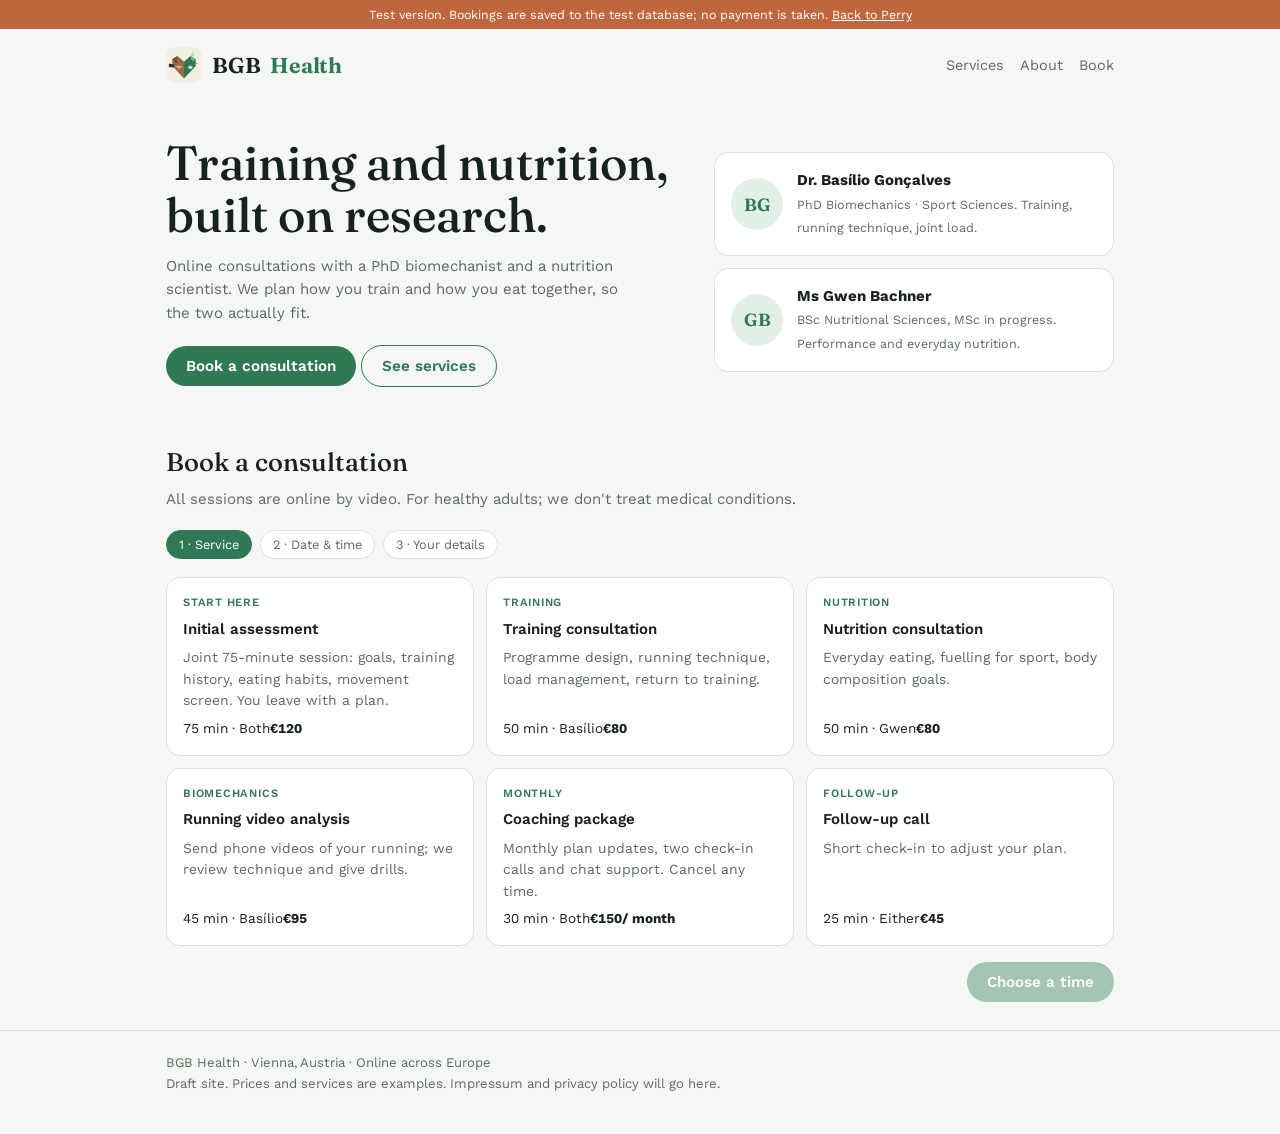
==== biz/bgb/index.html @ 22f260ef "Give BGB Health and BGB Bookings their own folders so they install as separate apps Co-Authored-By: " ====
<!doctype html>
<html lang="en"><head><meta charset="utf-8"><meta name="viewport" content="width=device-width, initial-scale=1">
<script>if(window.top!==window.self){try{window.top.location.replace(location.href)}catch(e){}}</script>
<link rel="manifest" href="manifest.webmanifest"><link rel="icon" href="../bgb-icon.svg" type="image/svg+xml"><link rel="apple-touch-icon" href="../bgb-192.png"><meta name="theme-color" content="#2f7a55">
<title>BGB Health</title>
<link rel="stylesheet" href="https://fonts.googleapis.com/css2?family=Fraunces:opsz,wght@9..144,500;9..144,650&family=Work+Sans:wght@400;500;600&display=swap">
<style>
:root{--bg:#f4f7f4;--card:#fff;--fg:#17221c;--muted:#5b6a61;--line:#d9e2db;--accent:#2f7a55;--accent2:#e3f0e8;--warm:#c0663e;
--display:"Fraunces",Georgia,serif;--body:"Work Sans",system-ui,sans-serif}
@media (prefers-color-scheme:dark){:root{--bg:#111714;--card:#19211d;--fg:#e4ece6;--muted:#95a59b;--line:#2a3630;--accent:#5fbf8c;--accent2:#1f3329;--warm:#e08b62;color-scheme:dark}}
*{box-sizing:border-box}
body{margin:0;background:var(--bg);color:var(--fg);font-family:var(--body);font-size:15px;line-height:1.55}
.w{max-width:980px;margin:0 auto;padding:0 max(16px,env(safe-area-inset-left,0px))}
.draft{background:var(--warm);color:#fff;font-size:.78rem;text-align:center;padding:5px 12px}
.draft a{color:#fff}
header{padding:18px 0;display:flex;justify-content:space-between;align-items:center;gap:12px}
.logo{font-family:var(--display);font-weight:650;font-size:1.35rem;letter-spacing:-.01em}
.logo span{color:var(--accent)}
nav a{color:var(--muted);text-decoration:none;margin-left:16px;font-size:.9rem}
.hero{padding:36px 0 28px;display:grid;grid-template-columns:1.3fr 1fr;gap:28px;align-items:center}
@media(max-width:760px){.hero{grid-template-columns:1fr}nav{display:none}}
h1{font-family:var(--display);font-weight:500;font-size:clamp(2rem,5vw,3rem);line-height:1.08;margin:0 0 14px;text-wrap:balance}
.lede{color:var(--muted);max-width:52ch;margin:0 0 20px}
.btn{display:inline-block;background:var(--accent);color:#fff;border:0;border-radius:999px;padding:11px 20px;font:600 .95rem var(--body);cursor:pointer;text-decoration:none}
.btn.ghost{background:transparent;color:var(--accent);border:1.5px solid var(--accent)}
.btn:disabled{opacity:.4;cursor:not-allowed}
.btn:focus-visible,button:focus-visible,input:focus-visible,textarea:focus-visible{outline:2px solid var(--accent);outline-offset:2px}
.team{display:grid;gap:12px}
.person{background:var(--card);border:1px solid var(--line);border-radius:14px;padding:16px;display:flex;gap:14px;align-items:center}
.av{width:52px;height:52px;border-radius:50%;background:var(--accent2);color:var(--accent);display:grid;place-items:center;font:650 1.1rem var(--display);flex:none}
.person b{display:block}.person small{color:var(--muted)}
section{padding:28px 0}
h2{font-family:var(--display);font-weight:500;font-size:1.6rem;margin:0 0 6px}
.sub{color:var(--muted);margin:0 0 18px}
.steps{display:flex;gap:8px;margin-bottom:18px;flex-wrap:wrap}
.steps span{font-size:.8rem;padding:4px 12px;border-radius:999px;background:var(--card);border:1px solid var(--line);color:var(--muted)}
.steps span.on{background:var(--accent);border-color:var(--accent);color:#fff}
.svc{display:grid;grid-template-columns:repeat(auto-fill,minmax(230px,1fr));gap:12px}
.s{background:var(--card);border:1.5px solid var(--line);border-radius:14px;padding:16px;cursor:pointer;text-align:left;font:inherit;color:inherit;display:flex;flex-direction:column;gap:6px}
.s[aria-pressed="true"]{border-color:var(--accent);background:var(--accent2)}
.s .t{font-weight:600}.s .d{color:var(--muted);font-size:.87rem;flex:1}
.s .m{display:flex;justify-content:space-between;font-size:.85rem;font-variant-numeric:tabular-nums}
.tag{font-size:.7rem;text-transform:uppercase;letter-spacing:.07em;color:var(--accent);font-weight:600}
.panel{background:var(--card);border:1px solid var(--line);border-radius:14px;padding:18px}
.days{display:flex;gap:8px;overflow-x:auto;padding-bottom:6px}
.day,.slot{border:1.5px solid var(--line);background:var(--bg);color:var(--fg);border-radius:10px;font:inherit;cursor:pointer}
.day{min-width:64px;padding:8px 6px;text-align:center}
.day small{display:block;color:var(--muted);font-size:.72rem}
.day[aria-pressed="true"],.slot[aria-pressed="true"]{background:var(--accent);border-color:var(--accent);color:#fff}
.day[aria-pressed="true"] small{color:#fff}
.slots{display:grid;grid-template-columns:repeat(auto-fill,minmax(80px,1fr));gap:8px;margin-top:14px}
.slot{padding:8px;font-variant-numeric:tabular-nums}
.slot:disabled{opacity:.35;text-decoration:line-through;cursor:not-allowed}
form{display:grid;gap:12px}
.two{display:grid;grid-template-columns:1fr 1fr;gap:12px}
@media(max-width:560px){.two{grid-template-columns:1fr}}
label{display:grid;gap:4px;font-size:.87rem;color:var(--muted)}
input,textarea{font:inherit;color:var(--fg);background:var(--bg);border:1px solid var(--line);border-radius:8px;padding:9px 10px;width:100%}
.check{display:flex;gap:8px;align-items:flex-start}.check input{width:auto;margin-top:4px}
.sum{display:flex;justify-content:space-between;flex-wrap:wrap;gap:8px;padding:12px 14px;border-radius:10px;background:var(--accent2);margin-bottom:6px;font-size:.92rem}
.nav{display:flex;justify-content:space-between;margin-top:16px;gap:10px}
.done{text-align:center;padding:30px 10px}
.done .ok{width:56px;height:56px;border-radius:50%;background:var(--accent);color:#fff;display:grid;place-items:center;font-size:1.6rem;margin:0 auto 12px}
footer{border-top:1px solid var(--line);padding:22px 0 40px;color:var(--muted);font-size:.82rem}
</style></head><body>
<div class="draft">Test version. Bookings are saved to the test database; no payment is taken. <a href="../../">Back to Perry</a></div>
<div class="w">
<header><div class="logo" style="display:flex;align-items:center;gap:10px"><img src="../bgb-icon.svg" alt="" width="36" height="36" style="border-radius:9px">BGB <span>Health</span></div>
<nav><a href="#services">Services</a><a href="#about">About</a><a href="#book">Book</a></nav></header>

<div class="hero">
 <div>
  <h1>Training and nutrition, built on research.</h1>
  <p class="lede">Online consultations with a PhD biomechanist and a nutrition scientist. We plan how you train and how you eat together, so the two actually fit.</p>
  <a class="btn" href="#book">Book a consultation</a> <a class="btn ghost" href="#services">See services</a>
 </div>
 <div class="team" id="about">
  <div class="person"><div class="av">BG</div><div><b>Dr. Basílio Gonçalves</b><small>PhD Biomechanics · Sport Sciences. Training, running technique, joint load.</small></div></div>
  <div class="person"><div class="av">GB</div><div><b>Ms Gwen Bachner</b><small>BSc Nutritional Sciences, MSc in progress. Performance and everyday nutrition.</small></div></div>
 </div>
</div>

<section id="book">
<h2 id="services">Book a consultation</h2>
<p class="sub">All sessions are online by video. For healthy adults; we don't treat medical conditions.</p>
<div class="steps" id="steps"><span class="on">1 · Service</span><span>2 · Date &amp; time</span><span>3 · Your details</span></div>

<div id="st1"><div class="svc" id="svc"></div>
<div class="nav"><span></span><button class="btn" id="n1" disabled>Choose a time</button></div></div>

<div id="st2" hidden><div class="panel">
 <div class="sum" id="sum2"></div>
 <div class="days" id="days"></div>
 <div class="slots" id="slots"></div>
 <p class="sub" style="margin:12px 0 0;font-size:.82rem">Times shown in Vienna time (CET).</p>
</div>
<div class="nav"><button class="btn ghost" data-back="1">Back</button><button class="btn" id="n2" disabled>Continue</button></div></div>

<div id="st3" hidden><div class="panel">
 <div class="sum" id="sum3"></div>
 <form id="f">
  <div class="two"><label for="nm">Full name<input id="nm" required autocomplete="name"></label>
  <label for="em">Email<input id="em" type="email" required autocomplete="email"></label></div>
  <label for="goal">What would you like help with?<textarea id="goal" rows="3" placeholder="e.g. first half marathon in spring, want to fuel properly"></textarea></label>
  <label class="check" for="hc"><input id="hc" type="checkbox" required> I'm a healthy adult and not looking for treatment of a medical condition.</label>
  <label class="check" for="gd"><input id="gd" type="checkbox" required> I agree that BGB Health stores my details to run the consultation (privacy policy).</label>
  <div class="nav"><button type="button" class="btn ghost" data-back="2">Back</button><button class="btn" id="pay">Confirm and pay</button></div>
 </form>
</div></div>

<div id="st4" hidden><div class="panel done">
 <div class="ok">✓</div><h2>Booking received</h2>
 <p class="sub" id="sum4"></p>
 <p class="sub">Payment and the email with your video link are not live yet in this test version.</p>
 <button class="btn ghost" id="again">Book another</button>
</div></div>
</section>
</div>
<footer><div class="w">BGB Health · Vienna, Austria · Online across Europe<br>Draft site. Prices and services are examples. Impressum and privacy policy will go here.</div></footer>

<script>
const SV=[
 {id:"init",tag:"Start here",t:"Initial assessment",d:"Joint 75-minute session: goals, training history, eating habits, movement screen. You leave with a plan.",min:75,p:120,who:"Both"},
 {id:"train",tag:"Training",t:"Training consultation",d:"Programme design, running technique, load management, return to training.",min:50,p:80,who:"Basílio"},
 {id:"nutri",tag:"Nutrition",t:"Nutrition consultation",d:"Everyday eating, fuelling for sport, body composition goals.",min:50,p:80,who:"Gwen"},
 {id:"gait",tag:"Biomechanics",t:"Running video analysis",d:"Send phone videos of your running; we review technique and give drills.",min:45,p:95,who:"Basílio"},
 {id:"coach",tag:"Monthly",t:"Coaching package",d:"Monthly plan updates, two check-in calls and chat support. Cancel any time.",min:30,p:150,who:"Both",per:"/ month"},
 {id:"chk",tag:"Follow-up",t:"Follow-up call",d:"Short check-in to adjust your plan.",min:25,p:45,who:"Either"}];
const SB="https://gfzqvaumziuiwfrwhhes.supabase.co",KEY="sb_publishable_NxmiKUulD7hNH6CkUsEwIA_ki8EDWyC";
const H={apikey:KEY,"Content-Type":"application/json"};
function vienna(d,t){const [h,m]=t.split(":").map(Number);const probe=new Date(Date.UTC(d.getFullYear(),d.getMonth(),d.getDate(),h,m));
 const off=new Intl.DateTimeFormat("en-US",{timeZone:"Europe/Vienna",timeZoneName:"longOffset"}).formatToParts(probe).find(x=>x.type==="timeZoneName").value.replace("GMT","")||"+00:00";
 const p=n=>String(n).padStart(2,"0");return `${d.getFullYear()}-${p(d.getMonth()+1)}-${p(d.getDate())}T${t}:00${off}`}
async function taken(d){try{const a=vienna(d,"00:00"),n=new Date(d);n.setDate(n.getDate()+1);
 const r=await fetch(SB+"/rest/v1/rpc/taken_slots",{method:"POST",headers:H,body:JSON.stringify({from_ts:a,to_ts:vienna(n,"00:00")})});
 return r.ok?(await r.json()).map(x=>new Date(x).getTime()):[]}catch{return[]}}
const B={};let step=1;
const $=i=>document.getElementById(i);
const eur=n=>"€"+n;
function go(n){step=n;[1,2,3,4].forEach(i=>$("st"+i).hidden=i!==n);
 [...$("steps").children].forEach((s,i)=>s.classList.toggle("on",i<Math.min(n,3)));
 const s=B.svc,line=s?`<span><b>${s.t}</b> · ${s.min} min</span><span>${eur(s.p)}${s.per||""}</span>`:"";
 $("sum2").innerHTML=line;$("sum3").innerHTML=line+(B.when?`<span style="flex-basis:100%">${B.when}</span>`:"");
 $("book").scrollIntoView({behavior:matchMedia("(prefers-reduced-motion: reduce)").matches?"auto":"smooth"});}
$("svc").innerHTML=SV.map(s=>`<button class="s" aria-pressed="false" data-id="${s.id}"><span class="tag">${s.tag}</span><span class="t">${s.t}</span><span class="d">${s.d}</span><span class="m"><span>${s.min} min · ${s.who}</span><b>${eur(s.p)}${s.per||""}</b></span></button>`).join("");
$("svc").onclick=e=>{const b=e.target.closest(".s");if(!b)return;
 document.querySelectorAll(".s").forEach(x=>x.setAttribute("aria-pressed",x===b));B.svc=SV.find(s=>s.id===b.dataset.id);$("n1").disabled=false};
$("n1").onclick=()=>{drawDays();go(2)};
function drawDays(){const out=[],d=new Date();d.setHours(0,0,0,0);
 while(out.length<10){d.setDate(d.getDate()+1);if(d.getDay()!==0)out.push(new Date(d))}
 $("days").innerHTML=out.map((x,i)=>`<button class="day" aria-pressed="false" data-i="${i}" data-d="${x.toISOString()}"><small>${x.toLocaleDateString("en-GB",{weekday:"short"})}</small>${x.getDate()} <small>${x.toLocaleDateString("en-GB",{month:"short"})}</small></button>`).join("");
 $("slots").innerHTML='<p class="sub" style="grid-column:1/-1;margin:0">Pick a day to see free times.</p>';B.when=null;$("n2").disabled=true}
$("days").onclick=async e=>{const b=e.target.closest(".day");if(!b)return;
 document.querySelectorAll(".day").forEach(x=>x.setAttribute("aria-pressed",x===b));
 const d=new Date(b.dataset.d),sat=d.getDay()===6,times=sat?["09:00","10:00","11:00"]:["08:00","09:00","12:30","17:00","18:00","19:00"];
 B.day=d;B.when=null;$("n2").disabled=true;$("slots").innerHTML='<p class="sub" style="grid-column:1/-1;margin:0">Checking free times…</p>';
 const busy=await taken(d);
 $("slots").innerHTML=times.map(t=>`<button class="slot" aria-pressed="false" ${busy.includes(new Date(vienna(d,t)).getTime())?"disabled":""} data-t="${t}">${t}</button>`).join("")};
$("slots").onclick=e=>{const b=e.target.closest(".slot");if(!b||b.disabled)return;
 document.querySelectorAll(".slot").forEach(x=>x.setAttribute("aria-pressed",x===b));
 B.time=b.dataset.t;B.when=B.day.toLocaleDateString("en-GB",{weekday:"long",day:"numeric",month:"long"})+" at "+b.dataset.t;$("n2").disabled=false};
$("n2").onclick=()=>go(3);
document.querySelectorAll("[data-back]").forEach(b=>b.onclick=()=>go(+b.dataset.back));
$("f").onsubmit=async e=>{e.preventDefault();const btn=$("pay");btn.disabled=true;btn.textContent="Booking…";
 const row={service_id:B.svc.id,start_at:vienna(B.day,B.time),duration_min:B.svc.min,name:$("nm").value.trim(),email:$("em").value.trim(),goal:$("goal").value.trim().slice(0,500)||null,consent_healthy:true,consent_gdpr:true};
 try{const r=await fetch(SB+"/rest/v1/bookings",{method:"POST",headers:{...H,Prefer:"return=minimal"},body:JSON.stringify(row)});
  if(r.status===409){alertBox("That time was just booked by someone else. Please pick another.");go(2);return}
  if(!r.ok)throw new Error(await r.text());
  $("sum4").textContent=`${B.svc.t} on ${B.when} for ${row.name}. We'll confirm by email at ${row.email}.`;go(4)}
 catch(err){alertBox("The booking couldn't be saved. Check your connection and try again.")}
 finally{btn.disabled=false;btn.textContent="Confirm and pay"}};
function alertBox(m){let el=$("err");if(!el){el=document.createElement("p");el.id="err";el.setAttribute("role","alert");el.style.cssText="color:var(--warm);font-weight:600;margin:8px 0 0";$("book").querySelector(".steps").after(el)}el.textContent=m;setTimeout(()=>el.textContent="",6000)}
$("again").onclick=()=>{$("f").reset();B.svc=null;document.querySelectorAll(".s").forEach(x=>x.setAttribute("aria-pressed",false));$("n1").disabled=true;go(1)};
</script>
</body></html>
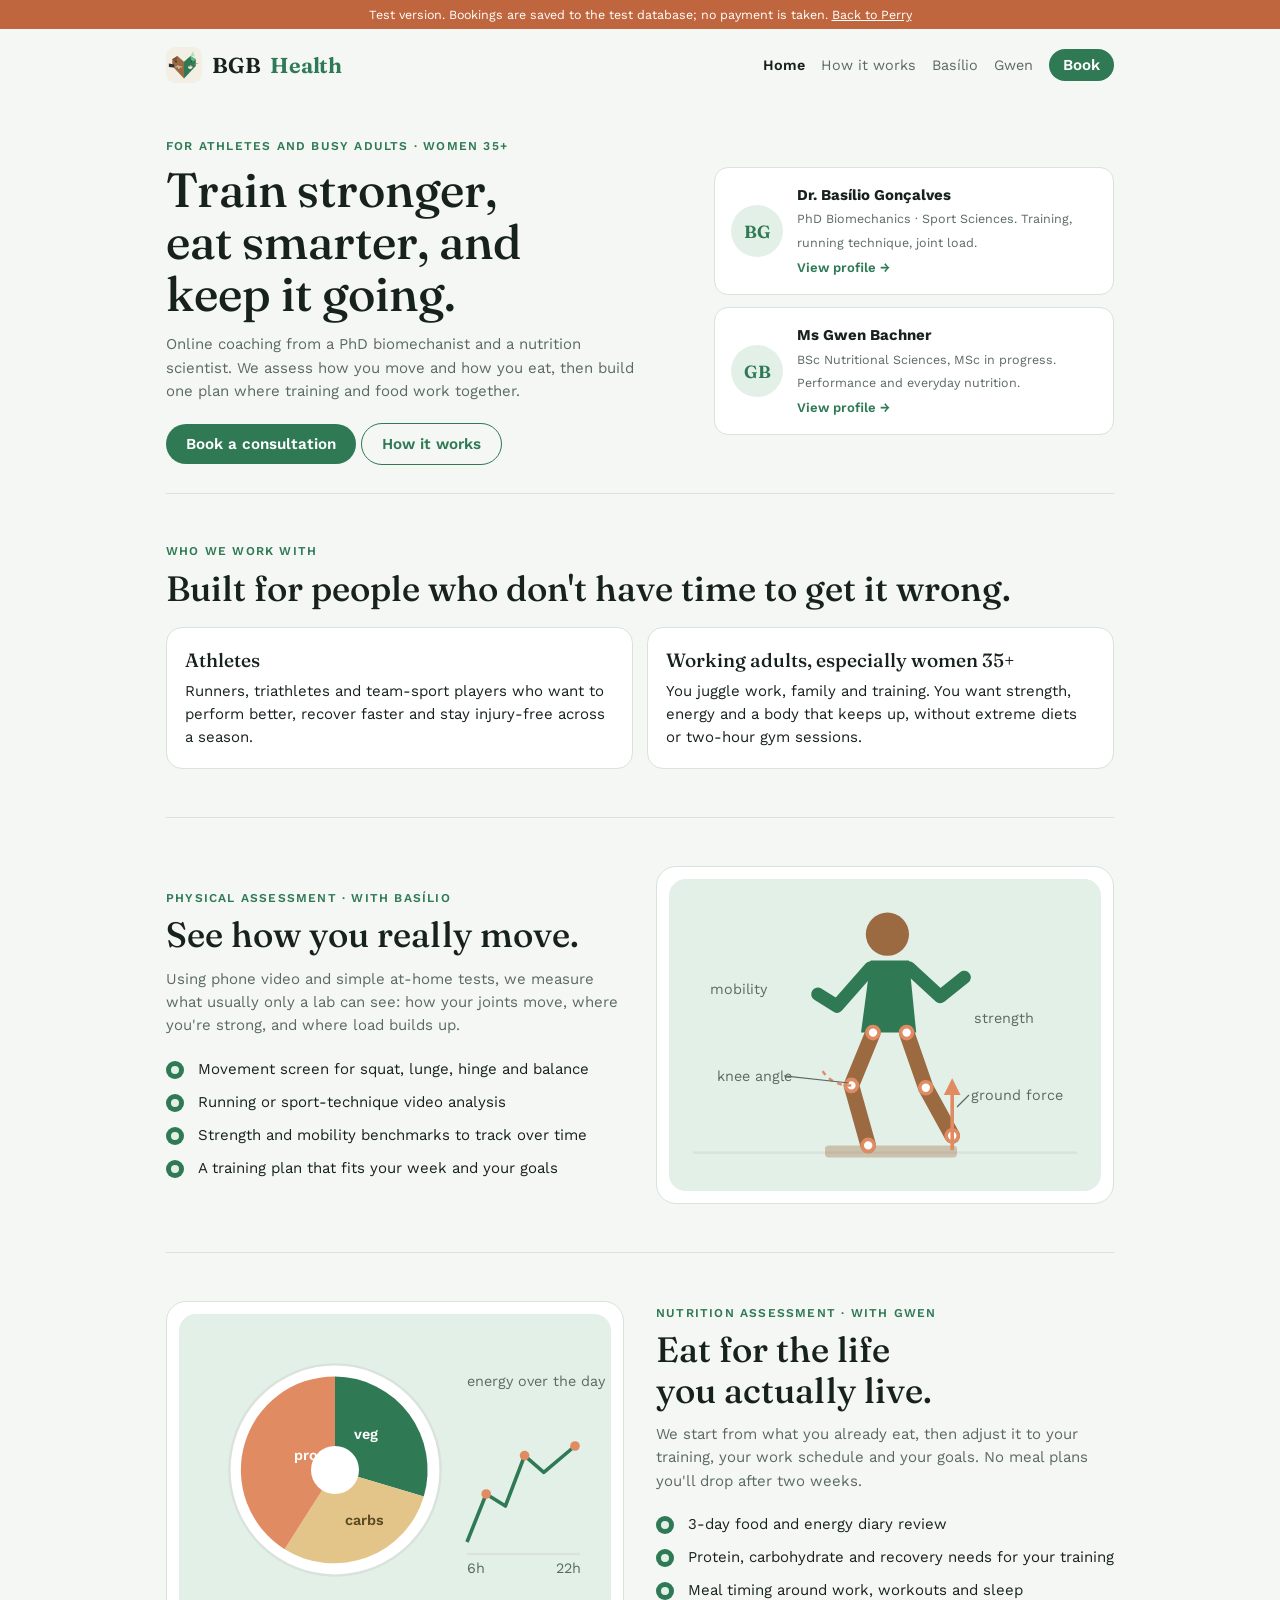
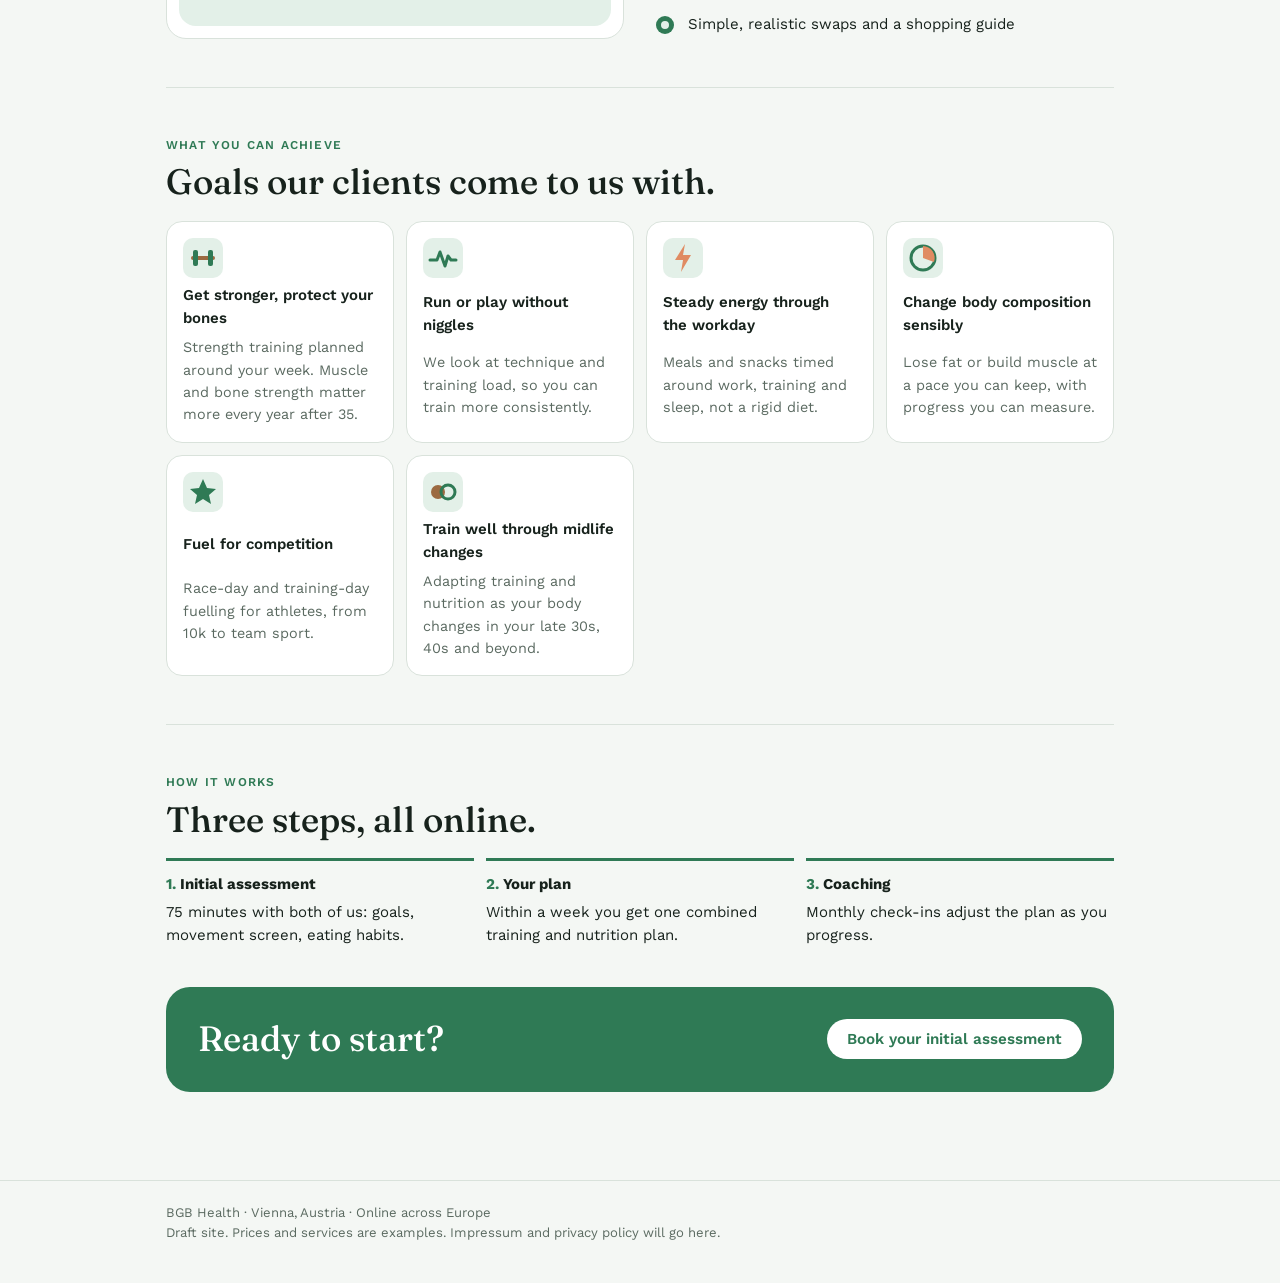
==== commit c437fa05: "BGB Health: marketing home, separate booking page, practitioner profiles Co-Authored-By: Claude Opus" ====
--- a/biz/bgb/index.html
+++ b/biz/bgb/index.html
@@ -4,172 +4,102 @@
 <link rel="manifest" href="manifest.webmanifest"><link rel="icon" href="../bgb-icon.svg" type="image/svg+xml"><link rel="apple-touch-icon" href="../bgb-192.png"><meta name="theme-color" content="#2f7a55">
 <title>BGB Health</title>
 <link rel="stylesheet" href="https://fonts.googleapis.com/css2?family=Fraunces:opsz,wght@9..144,500;9..144,650&family=Work+Sans:wght@400;500;600&display=swap">
-<style>
-:root{--bg:#f4f7f4;--card:#fff;--fg:#17221c;--muted:#5b6a61;--line:#d9e2db;--accent:#2f7a55;--accent2:#e3f0e8;--warm:#c0663e;
---display:"Fraunces",Georgia,serif;--body:"Work Sans",system-ui,sans-serif}
-@media (prefers-color-scheme:dark){:root{--bg:#111714;--card:#19211d;--fg:#e4ece6;--muted:#95a59b;--line:#2a3630;--accent:#5fbf8c;--accent2:#1f3329;--warm:#e08b62;color-scheme:dark}}
-*{box-sizing:border-box}
-body{margin:0;background:var(--bg);color:var(--fg);font-family:var(--body);font-size:15px;line-height:1.55}
-.w{max-width:980px;margin:0 auto;padding:0 max(16px,env(safe-area-inset-left,0px))}
-.draft{background:var(--warm);color:#fff;font-size:.78rem;text-align:center;padding:5px 12px}
-.draft a{color:#fff}
-header{padding:18px 0;display:flex;justify-content:space-between;align-items:center;gap:12px}
-.logo{font-family:var(--display);font-weight:650;font-size:1.35rem;letter-spacing:-.01em}
-.logo span{color:var(--accent)}
-nav a{color:var(--muted);text-decoration:none;margin-left:16px;font-size:.9rem}
-.hero{padding:36px 0 28px;display:grid;grid-template-columns:1.3fr 1fr;gap:28px;align-items:center}
-@media(max-width:760px){.hero{grid-template-columns:1fr}nav{display:none}}
-h1{font-family:var(--display);font-weight:500;font-size:clamp(2rem,5vw,3rem);line-height:1.08;margin:0 0 14px;text-wrap:balance}
-.lede{color:var(--muted);max-width:52ch;margin:0 0 20px}
-.btn{display:inline-block;background:var(--accent);color:#fff;border:0;border-radius:999px;padding:11px 20px;font:600 .95rem var(--body);cursor:pointer;text-decoration:none}
-.btn.ghost{background:transparent;color:var(--accent);border:1.5px solid var(--accent)}
-.btn:disabled{opacity:.4;cursor:not-allowed}
-.btn:focus-visible,button:focus-visible,input:focus-visible,textarea:focus-visible{outline:2px solid var(--accent);outline-offset:2px}
-.team{display:grid;gap:12px}
-.person{background:var(--card);border:1px solid var(--line);border-radius:14px;padding:16px;display:flex;gap:14px;align-items:center}
-.av{width:52px;height:52px;border-radius:50%;background:var(--accent2);color:var(--accent);display:grid;place-items:center;font:650 1.1rem var(--display);flex:none}
-.person b{display:block}.person small{color:var(--muted)}
-section{padding:28px 0}
-h2{font-family:var(--display);font-weight:500;font-size:1.6rem;margin:0 0 6px}
-.sub{color:var(--muted);margin:0 0 18px}
-.steps{display:flex;gap:8px;margin-bottom:18px;flex-wrap:wrap}
-.steps span{font-size:.8rem;padding:4px 12px;border-radius:999px;background:var(--card);border:1px solid var(--line);color:var(--muted)}
-.steps span.on{background:var(--accent);border-color:var(--accent);color:#fff}
-.svc{display:grid;grid-template-columns:repeat(auto-fill,minmax(230px,1fr));gap:12px}
-.s{background:var(--card);border:1.5px solid var(--line);border-radius:14px;padding:16px;cursor:pointer;text-align:left;font:inherit;color:inherit;display:flex;flex-direction:column;gap:6px}
-.s[aria-pressed="true"]{border-color:var(--accent);background:var(--accent2)}
-.s .t{font-weight:600}.s .d{color:var(--muted);font-size:.87rem;flex:1}
-.s .m{display:flex;justify-content:space-between;font-size:.85rem;font-variant-numeric:tabular-nums}
-.tag{font-size:.7rem;text-transform:uppercase;letter-spacing:.07em;color:var(--accent);font-weight:600}
-.panel{background:var(--card);border:1px solid var(--line);border-radius:14px;padding:18px}
-.days{display:flex;gap:8px;overflow-x:auto;padding-bottom:6px}
-.day,.slot{border:1.5px solid var(--line);background:var(--bg);color:var(--fg);border-radius:10px;font:inherit;cursor:pointer}
-.day{min-width:64px;padding:8px 6px;text-align:center}
-.day small{display:block;color:var(--muted);font-size:.72rem}
-.day[aria-pressed="true"],.slot[aria-pressed="true"]{background:var(--accent);border-color:var(--accent);color:#fff}
-.day[aria-pressed="true"] small{color:#fff}
-.slots{display:grid;grid-template-columns:repeat(auto-fill,minmax(80px,1fr));gap:8px;margin-top:14px}
-.slot{padding:8px;font-variant-numeric:tabular-nums}
-.slot:disabled{opacity:.35;text-decoration:line-through;cursor:not-allowed}
-form{display:grid;gap:12px}
-.two{display:grid;grid-template-columns:1fr 1fr;gap:12px}
-@media(max-width:560px){.two{grid-template-columns:1fr}}
-label{display:grid;gap:4px;font-size:.87rem;color:var(--muted)}
-input,textarea{font:inherit;color:var(--fg);background:var(--bg);border:1px solid var(--line);border-radius:8px;padding:9px 10px;width:100%}
-.check{display:flex;gap:8px;align-items:flex-start}.check input{width:auto;margin-top:4px}
-.sum{display:flex;justify-content:space-between;flex-wrap:wrap;gap:8px;padding:12px 14px;border-radius:10px;background:var(--accent2);margin-bottom:6px;font-size:.92rem}
-.nav{display:flex;justify-content:space-between;margin-top:16px;gap:10px}
-.done{text-align:center;padding:30px 10px}
-.done .ok{width:56px;height:56px;border-radius:50%;background:var(--accent);color:#fff;display:grid;place-items:center;font-size:1.6rem;margin:0 auto 12px}
-footer{border-top:1px solid var(--line);padding:22px 0 40px;color:var(--muted);font-size:.82rem}
-</style></head><body>
+<link rel="stylesheet" href="site.css">
+</head><body>
 <div class="draft">Test version. Bookings are saved to the test database; no payment is taken. <a href="../../">Back to Perry</a></div>
 <div class="w">
-<header><div class="logo" style="display:flex;align-items:center;gap:10px"><img src="../bgb-icon.svg" alt="" width="36" height="36" style="border-radius:9px">BGB <span>Health</span></div>
-<nav><a href="#services">Services</a><a href="#about">About</a><a href="#book">Book</a></nav></header>
-
+<header><a href="index.html" class="logo" style="display:flex;align-items:center;gap:10px;color:inherit;text-decoration:none"><img src="../bgb-icon.svg" alt="" width="36" height="36" style="border-radius:9px">BGB <span>Health</span></a>
+<nav class="topnav"><a href="index.html" class=on>Home</a><a href="index.html#how">How it works</a><a href="basilio.html">Basílio</a><a href="gwen.html">Gwen</a><a class="btn" href="book.html" style="padding:7px 14px;color:#fff;margin-left:16px">Book</a></nav></header>
 <div class="hero">
  <div>
-  <h1>Training and nutrition, built on research.</h1>
-  <p class="lede">Online consultations with a PhD biomechanist and a nutrition scientist. We plan how you train and how you eat together, so the two actually fit.</p>
-  <a class="btn" href="#book">Book a consultation</a> <a class="btn ghost" href="#services">See services</a>
+  <p class="eyebrow">For athletes and busy adults · women 35+</p>
+  <h1>Train stronger, eat smarter, and keep it going.</h1>
+  <p class="lede">Online coaching from a PhD biomechanist and a nutrition scientist. We assess how you move and how you eat, then build one plan where training and food work together.</p>
+  <a class="btn" href="book.html">Book a consultation</a> <a class="btn ghost" href="#how">How it works</a>
  </div>
  <div class="team" id="about">
-  <div class="person"><div class="av">BG</div><div><b>Dr. Basílio Gonçalves</b><small>PhD Biomechanics · Sport Sciences. Training, running technique, joint load.</small></div></div>
-  <div class="person"><div class="av">GB</div><div><b>Ms Gwen Bachner</b><small>BSc Nutritional Sciences, MSc in progress. Performance and everyday nutrition.</small></div></div>
+  <a class="person" href="basilio.html"><div class="av">BG</div><div><b>Dr. Basílio Gonçalves</b><small>PhD Biomechanics · Sport Sciences. Training, running technique, joint load.</small><span class="more">View profile →</span></div></a>
+  <a class="person" href="gwen.html"><div class="av">GB</div><div><b>Ms Gwen Bachner</b><small>BSc Nutritional Sciences, MSc in progress. Performance and everyday nutrition.</small><span class="more">View profile →</span></div></a>
  </div>
 </div>
 
-<section id="book">
-<h2 id="services">Book a consultation</h2>
-<p class="sub">All sessions are online by video. For healthy adults; we don't treat medical conditions.</p>
-<div class="steps" id="steps"><span class="on">1 · Service</span><span>2 · Date &amp; time</span><span>3 · Your details</span></div>
+<section class="band">
+ <p class="eyebrow">Who we work with</p>
+ <h2 class="h2">Built for people who don't have time to get it wrong.</h2>
+ <div class="aud">
+  <div><b>Athletes</b>Runners, triathletes and team-sport players who want to perform better, recover faster and stay injury-free across a season.</div>
+  <div><b>Working adults, especially women 35+</b>You juggle work, family and training. You want strength, energy and a body that keeps up, without extreme diets or two-hour gym sessions.</div>
+ </div>
+</section>
 
-<div id="st1"><div class="svc" id="svc"></div>
-<div class="nav"><span></span><button class="btn" id="n1" disabled>Choose a time</button></div></div>
+<section class="band" id="how">
+ <div class="split">
+  <div>
+   <p class="eyebrow">Physical assessment · with Basílio</p>
+   <h2 class="h2">See how you really move.</h2>
+   <p class="lede">Using phone video and simple at-home tests, we measure what usually only a lab can see: how your joints move, where you're strong, and where load builds up.</p>
+   <ul class="ticks"><li>Movement screen for squat, lunge, hinge and balance</li><li>Running or sport-technique video analysis</li><li>Strength and mobility benchmarks to track over time</li><li>A training plan that fits your week and your goals</li></ul>
+  </div>
+  <div class="art"><svg viewBox="0 0 360 260" role="img" aria-label="Geometric figure with measured joints and force arrows">
+<rect x="0" y="0" width="360" height="260" rx="14" fill="var(--accent2)"/>
+<line x1="20" y1="228" x2="340" y2="228" stroke="var(--line)" stroke-width="2"/>
+<rect x="130" y="222" width="110" height="10" rx="3" fill="#9b6a41" opacity=".35"/>
+<circle cx="182" cy="46" r="18" fill="#9b6a41"/>
+<polygon points="168,68 200,68 206,128 160,128" fill="#2f7a55"/>
+<polyline points="168,74 140,106 124,96" fill="none" stroke="#2f7a55" stroke-width="11" stroke-linecap="round" stroke-linejoin="round"/>
+<polyline points="200,74 226,98 246,82" fill="none" stroke="#2f7a55" stroke-width="11" stroke-linecap="round" stroke-linejoin="round"/>
+<polyline points="170,128 152,172 166,222" fill="none" stroke="#9b6a41" stroke-width="13" stroke-linecap="round" stroke-linejoin="round"/>
+<polyline points="198,128 214,174 236,214" fill="none" stroke="#9b6a41" stroke-width="13" stroke-linecap="round" stroke-linejoin="round"/>
+<g fill="#fff" stroke="#e08b62" stroke-width="3"><circle cx="170" cy="128" r="5"/><circle cx="152" cy="172" r="5"/><circle cx="166" cy="222" r="5"/><circle cx="198" cy="128" r="5"/><circle cx="214" cy="174" r="5"/><circle cx="236" cy="214" r="5"/></g>
+<path d="M152 172 A26 26 0 0 1 128 160" fill="none" stroke="#e08b62" stroke-width="2" stroke-dasharray="4 4"/>
+<line x1="236" y1="226" x2="236" y2="176" stroke="#e08b62" stroke-width="3"/><polygon points="229,180 236,166 243,180" fill="#e08b62"/>
+<g font-family="Work Sans,sans-serif" font-size="12" fill="var(--muted)"><text x="40" y="168">knee angle</text><text x="252" y="184">ground force</text><text x="254" y="120">strength</text><text x="34" y="96">mobility</text></g>
+<g fill="none" stroke="var(--muted)" stroke-width="1"><line x1="96" y1="164" x2="150" y2="170"/><line x1="250" y1="180" x2="240" y2="190"/></g>
+</svg></div>
+ </div>
+</section>
 
-<div id="st2" hidden><div class="panel">
- <div class="sum" id="sum2"></div>
- <div class="days" id="days"></div>
- <div class="slots" id="slots"></div>
- <p class="sub" style="margin:12px 0 0;font-size:.82rem">Times shown in Vienna time (CET).</p>
-</div>
-<div class="nav"><button class="btn ghost" data-back="1">Back</button><button class="btn" id="n2" disabled>Continue</button></div></div>
+<section class="band">
+ <div class="split rev">
+  <div>
+   <p class="eyebrow">Nutrition assessment · with Gwen</p>
+   <h2 class="h2">Eat for the life you actually live.</h2>
+   <p class="lede">We start from what you already eat, then adjust it to your training, your work schedule and your goals. No meal plans you'll drop after two weeks.</p>
+   <ul class="ticks"><li>3-day food and energy diary review</li><li>Protein, carbohydrate and recovery needs for your training</li><li>Meal timing around work, workouts and sleep</li><li>Simple, realistic swaps and a shopping guide</li></ul>
+  </div>
+  <div class="art"><svg viewBox="0 0 360 260" role="img" aria-label="Geometric plate split into food groups with an energy timeline">
+<rect width="360" height="260" rx="14" fill="var(--accent2)"/>
+<circle cx="130" cy="130" r="88" fill="#fff" stroke="var(--line)" stroke-width="2"/>
+<path d="M130 130 L130 52 A78 78 0 0 1 204 152Z" fill="#2f7a55"/>
+<path d="M130 130 L204 152 A78 78 0 0 1 88 196Z" fill="#e3c58a"/>
+<path d="M130 130 L88 196 A78 78 0 0 1 130 52Z" fill="#e08b62"/>
+<circle cx="130" cy="130" r="20" fill="#fff"/>
+<g font-family="Work Sans,sans-serif" font-size="12" fill="#fff" font-weight="600"><text x="146" y="104">veg</text><text x="96" y="122">protein</text></g>
+<text x="138" y="176" font-family="Work Sans,sans-serif" font-size="12" fill="#5b4a20" font-weight="600">carbs</text>
+<g font-family="Work Sans,sans-serif" font-size="12" fill="var(--muted)"><text x="240" y="60">energy over the day</text><text x="240" y="216">6h</text><text x="314" y="216">22h</text></g>
+<polyline points="240,190 256,150 272,160 288,118 304,132 330,110" fill="none" stroke="#2f7a55" stroke-width="3" stroke-linejoin="round"/>
+<line x1="240" y1="200" x2="334" y2="200" stroke="var(--line)" stroke-width="2"/>
+<g fill="#e08b62"><circle cx="256" cy="150" r="4"/><circle cx="288" cy="118" r="4"/><circle cx="330" cy="110" r="4"/></g>
+</svg></div>
+ </div>
+</section>
 
-<div id="st3" hidden><div class="panel">
- <div class="sum" id="sum3"></div>
- <form id="f">
-  <div class="two"><label for="nm">Full name<input id="nm" required autocomplete="name"></label>
-  <label for="em">Email<input id="em" type="email" required autocomplete="email"></label></div>
-  <label for="goal">What would you like help with?<textarea id="goal" rows="3" placeholder="e.g. first half marathon in spring, want to fuel properly"></textarea></label>
-  <label class="check" for="hc"><input id="hc" type="checkbox" required> I'm a healthy adult and not looking for treatment of a medical condition.</label>
-  <label class="check" for="gd"><input id="gd" type="checkbox" required> I agree that BGB Health stores my details to run the consultation (privacy policy).</label>
-  <div class="nav"><button type="button" class="btn ghost" data-back="2">Back</button><button class="btn" id="pay">Confirm and pay</button></div>
- </form>
-</div></div>
+<section class="band">
+ <p class="eyebrow">What you can achieve</p>
+ <h2 class="h2">Goals our clients come to us with.</h2>
+ <div class="goals"><div class="goal"><svg viewBox="0 0 40 40" aria-hidden="true"><rect width="40" height="40" rx="10" fill="var(--accent2)"/><rect x="8" y="18" width="24" height="4" rx="2" fill="#9b6a41"/><rect x="10" y="12" width="5" height="16" rx="2" fill="#2f7a55"/><rect x="25" y="12" width="5" height="16" rx="2" fill="#2f7a55"/></svg><b>Get stronger, protect your bones</b><span>Strength training planned around your week. Muscle and bone strength matter more every year after 35.</span></div><div class="goal"><svg viewBox="0 0 40 40" aria-hidden="true"><rect width="40" height="40" rx="10" fill="var(--accent2)"/><polyline points="7,22 14,22 17,14 22,28 25,18 28,22 33,22" fill="none" stroke="#2f7a55" stroke-width="3" stroke-linecap="round" stroke-linejoin="round"/></svg><b>Run or play without niggles</b><span>We look at technique and training load, so you can train more consistently.</span></div><div class="goal"><svg viewBox="0 0 40 40" aria-hidden="true"><rect width="40" height="40" rx="10" fill="var(--accent2)"/><path d="M22 6 L12 22 H20 L18 34 L28 17 H20Z" fill="#e08b62"/></svg><b>Steady energy through the workday</b><span>Meals and snacks timed around work, training and sleep, not a rigid diet.</span></div><div class="goal"><svg viewBox="0 0 40 40" aria-hidden="true"><rect width="40" height="40" rx="10" fill="var(--accent2)"/><circle cx="20" cy="20" r="12" fill="none" stroke="#2f7a55" stroke-width="3"/><path d="M20 20 L20 8 A12 12 0 0 1 31 24Z" fill="#e08b62"/></svg><b>Change body composition sensibly</b><span>Lose fat or build muscle at a pace you can keep, with progress you can measure.</span></div><div class="goal"><svg viewBox="0 0 40 40" aria-hidden="true"><rect width="40" height="40" rx="10" fill="var(--accent2)"/><polygon points="20,7 24,16 33,17 26,23 28,32 20,27 12,32 14,23 7,17 16,16" fill="#2f7a55"/></svg><b>Fuel for competition</b><span>Race-day and training-day fuelling for athletes, from 10k to team sport.</span></div><div class="goal"><svg viewBox="0 0 40 40" aria-hidden="true"><rect width="40" height="40" rx="10" fill="var(--accent2)"/><circle cx="15" cy="20" r="7" fill="#9b6a41"/><circle cx="25" cy="20" r="7" fill="none" stroke="#2f7a55" stroke-width="3"/></svg><b>Train well through midlife changes</b><span>Adapting training and nutrition as your body changes in your late 30s, 40s and beyond.</span></div></div>
+</section>
 
-<div id="st4" hidden><div class="panel done">
- <div class="ok">✓</div><h2>Booking received</h2>
- <p class="sub" id="sum4"></p>
- <p class="sub">Payment and the email with your video link are not live yet in this test version.</p>
- <button class="btn ghost" id="again">Book another</button>
-</div></div>
+<section class="band">
+ <p class="eyebrow">How it works</p>
+ <h2 class="h2">Three steps, all online.</h2>
+ <div class="steps3">
+  <div><b>Initial assessment</b>75 minutes with both of us: goals, movement screen, eating habits.</div>
+  <div><b>Your plan</b>Within a week you get one combined training and nutrition plan.</div>
+  <div><b>Coaching</b>Monthly check-ins adjust the plan as you progress.</div>
+ </div>
+ <div class="cta"><h2 class="h2">Ready to start?</h2><a class="btn" href="book.html">Book your initial assessment</a></div>
 </section>
 </div>
 <footer><div class="w">BGB Health · Vienna, Austria · Online across Europe<br>Draft site. Prices and services are examples. Impressum and privacy policy will go here.</div></footer>
-
-<script>
-const SV=[
- {id:"init",tag:"Start here",t:"Initial assessment",d:"Joint 75-minute session: goals, training history, eating habits, movement screen. You leave with a plan.",min:75,p:120,who:"Both"},
- {id:"train",tag:"Training",t:"Training consultation",d:"Programme design, running technique, load management, return to training.",min:50,p:80,who:"Basílio"},
- {id:"nutri",tag:"Nutrition",t:"Nutrition consultation",d:"Everyday eating, fuelling for sport, body composition goals.",min:50,p:80,who:"Gwen"},
- {id:"gait",tag:"Biomechanics",t:"Running video analysis",d:"Send phone videos of your running; we review technique and give drills.",min:45,p:95,who:"Basílio"},
- {id:"coach",tag:"Monthly",t:"Coaching package",d:"Monthly plan updates, two check-in calls and chat support. Cancel any time.",min:30,p:150,who:"Both",per:"/ month"},
- {id:"chk",tag:"Follow-up",t:"Follow-up call",d:"Short check-in to adjust your plan.",min:25,p:45,who:"Either"}];
-const SB="https://gfzqvaumziuiwfrwhhes.supabase.co",KEY="sb_publishable_NxmiKUulD7hNH6CkUsEwIA_ki8EDWyC";
-const H={apikey:KEY,"Content-Type":"application/json"};
-function vienna(d,t){const [h,m]=t.split(":").map(Number);const probe=new Date(Date.UTC(d.getFullYear(),d.getMonth(),d.getDate(),h,m));
- const off=new Intl.DateTimeFormat("en-US",{timeZone:"Europe/Vienna",timeZoneName:"longOffset"}).formatToParts(probe).find(x=>x.type==="timeZoneName").value.replace("GMT","")||"+00:00";
- const p=n=>String(n).padStart(2,"0");return `${d.getFullYear()}-${p(d.getMonth()+1)}-${p(d.getDate())}T${t}:00${off}`}
-async function taken(d){try{const a=vienna(d,"00:00"),n=new Date(d);n.setDate(n.getDate()+1);
- const r=await fetch(SB+"/rest/v1/rpc/taken_slots",{method:"POST",headers:H,body:JSON.stringify({from_ts:a,to_ts:vienna(n,"00:00")})});
- return r.ok?(await r.json()).map(x=>new Date(x).getTime()):[]}catch{return[]}}
-const B={};let step=1;
-const $=i=>document.getElementById(i);
-const eur=n=>"€"+n;
-function go(n){step=n;[1,2,3,4].forEach(i=>$("st"+i).hidden=i!==n);
- [...$("steps").children].forEach((s,i)=>s.classList.toggle("on",i<Math.min(n,3)));
- const s=B.svc,line=s?`<span><b>${s.t}</b> · ${s.min} min</span><span>${eur(s.p)}${s.per||""}</span>`:"";
- $("sum2").innerHTML=line;$("sum3").innerHTML=line+(B.when?`<span style="flex-basis:100%">${B.when}</span>`:"");
- $("book").scrollIntoView({behavior:matchMedia("(prefers-reduced-motion: reduce)").matches?"auto":"smooth"});}
-$("svc").innerHTML=SV.map(s=>`<button class="s" aria-pressed="false" data-id="${s.id}"><span class="tag">${s.tag}</span><span class="t">${s.t}</span><span class="d">${s.d}</span><span class="m"><span>${s.min} min · ${s.who}</span><b>${eur(s.p)}${s.per||""}</b></span></button>`).join("");
-$("svc").onclick=e=>{const b=e.target.closest(".s");if(!b)return;
- document.querySelectorAll(".s").forEach(x=>x.setAttribute("aria-pressed",x===b));B.svc=SV.find(s=>s.id===b.dataset.id);$("n1").disabled=false};
-$("n1").onclick=()=>{drawDays();go(2)};
-function drawDays(){const out=[],d=new Date();d.setHours(0,0,0,0);
- while(out.length<10){d.setDate(d.getDate()+1);if(d.getDay()!==0)out.push(new Date(d))}
- $("days").innerHTML=out.map((x,i)=>`<button class="day" aria-pressed="false" data-i="${i}" data-d="${x.toISOString()}"><small>${x.toLocaleDateString("en-GB",{weekday:"short"})}</small>${x.getDate()} <small>${x.toLocaleDateString("en-GB",{month:"short"})}</small></button>`).join("");
- $("slots").innerHTML='<p class="sub" style="grid-column:1/-1;margin:0">Pick a day to see free times.</p>';B.when=null;$("n2").disabled=true}
-$("days").onclick=async e=>{const b=e.target.closest(".day");if(!b)return;
- document.querySelectorAll(".day").forEach(x=>x.setAttribute("aria-pressed",x===b));
- const d=new Date(b.dataset.d),sat=d.getDay()===6,times=sat?["09:00","10:00","11:00"]:["08:00","09:00","12:30","17:00","18:00","19:00"];
- B.day=d;B.when=null;$("n2").disabled=true;$("slots").innerHTML='<p class="sub" style="grid-column:1/-1;margin:0">Checking free times…</p>';
- const busy=await taken(d);
- $("slots").innerHTML=times.map(t=>`<button class="slot" aria-pressed="false" ${busy.includes(new Date(vienna(d,t)).getTime())?"disabled":""} data-t="${t}">${t}</button>`).join("")};
-$("slots").onclick=e=>{const b=e.target.closest(".slot");if(!b||b.disabled)return;
- document.querySelectorAll(".slot").forEach(x=>x.setAttribute("aria-pressed",x===b));
- B.time=b.dataset.t;B.when=B.day.toLocaleDateString("en-GB",{weekday:"long",day:"numeric",month:"long"})+" at "+b.dataset.t;$("n2").disabled=false};
-$("n2").onclick=()=>go(3);
-document.querySelectorAll("[data-back]").forEach(b=>b.onclick=()=>go(+b.dataset.back));
-$("f").onsubmit=async e=>{e.preventDefault();const btn=$("pay");btn.disabled=true;btn.textContent="Booking…";
- const row={service_id:B.svc.id,start_at:vienna(B.day,B.time),duration_min:B.svc.min,name:$("nm").value.trim(),email:$("em").value.trim(),goal:$("goal").value.trim().slice(0,500)||null,consent_healthy:true,consent_gdpr:true};
- try{const r=await fetch(SB+"/rest/v1/bookings",{method:"POST",headers:{...H,Prefer:"return=minimal"},body:JSON.stringify(row)});
-  if(r.status===409){alertBox("That time was just booked by someone else. Please pick another.");go(2);return}
-  if(!r.ok)throw new Error(await r.text());
-  $("sum4").textContent=`${B.svc.t} on ${B.when} for ${row.name}. We'll confirm by email at ${row.email}.`;go(4)}
- catch(err){alertBox("The booking couldn't be saved. Check your connection and try again.")}
- finally{btn.disabled=false;btn.textContent="Confirm and pay"}};
-function alertBox(m){let el=$("err");if(!el){el=document.createElement("p");el.id="err";el.setAttribute("role","alert");el.style.cssText="color:var(--warm);font-weight:600;margin:8px 0 0";$("book").querySelector(".steps").after(el)}el.textContent=m;setTimeout(()=>el.textContent="",6000)}
-$("again").onclick=()=>{$("f").reset();B.svc=null;document.querySelectorAll(".s").forEach(x=>x.setAttribute("aria-pressed",false));$("n1").disabled=true;go(1)};
-</script>
 </body></html>
--- a/biz/bgb/site.css
+++ b/biz/bgb/site.css
@@ -0,0 +1,107 @@
+
+:root{--bg:#f4f7f4;--card:#fff;--fg:#17221c;--muted:#5b6a61;--line:#d9e2db;--accent:#2f7a55;--accent2:#e3f0e8;--warm:#c0663e;
+--display:"Fraunces",Georgia,serif;--body:"Work Sans",system-ui,sans-serif}
+@media (prefers-color-scheme:dark){:root{--bg:#111714;--card:#19211d;--fg:#e4ece6;--muted:#95a59b;--line:#2a3630;--accent:#5fbf8c;--accent2:#1f3329;--warm:#e08b62;color-scheme:dark}}
+*{box-sizing:border-box}
+body{margin:0;background:var(--bg);color:var(--fg);font-family:var(--body);font-size:15px;line-height:1.55}
+.w{max-width:980px;margin:0 auto;padding:0 max(16px,env(safe-area-inset-left,0px))}
+.draft{background:var(--warm);color:#fff;font-size:.78rem;text-align:center;padding:5px 12px}
+.draft a{color:#fff}
+header{padding:18px 0;display:flex;justify-content:space-between;align-items:center;gap:12px}
+.logo{font-family:var(--display);font-weight:650;font-size:1.35rem;letter-spacing:-.01em}
+.logo span{color:var(--accent)}
+nav a{color:var(--muted);text-decoration:none;margin-left:16px;font-size:.9rem}
+.hero{padding:36px 0 28px;display:grid;grid-template-columns:1.3fr 1fr;gap:28px;align-items:center}
+@media(max-width:760px){.hero{grid-template-columns:1fr}nav{display:none}}
+h1{font-family:var(--display);font-weight:500;font-size:clamp(2rem,5vw,3rem);line-height:1.08;margin:0 0 14px;text-wrap:balance}
+.lede{color:var(--muted);max-width:52ch;margin:0 0 20px}
+.btn{display:inline-block;background:var(--accent);color:#fff;border:0;border-radius:999px;padding:11px 20px;font:600 .95rem var(--body);cursor:pointer;text-decoration:none}
+.btn.ghost{background:transparent;color:var(--accent);border:1.5px solid var(--accent)}
+.btn:disabled{opacity:.4;cursor:not-allowed}
+.btn:focus-visible,button:focus-visible,input:focus-visible,textarea:focus-visible{outline:2px solid var(--accent);outline-offset:2px}
+.team{display:grid;gap:12px}
+.person{background:var(--card);border:1px solid var(--line);border-radius:14px;padding:16px;display:flex;gap:14px;align-items:center}
+.av{width:52px;height:52px;border-radius:50%;background:var(--accent2);color:var(--accent);display:grid;place-items:center;font:650 1.1rem var(--display);flex:none}
+.person b{display:block}.person small{color:var(--muted)}
+section{padding:28px 0}
+h2{font-family:var(--display);font-weight:500;font-size:1.6rem;margin:0 0 6px}
+.sub{color:var(--muted);margin:0 0 18px}
+.steps{display:flex;gap:8px;margin-bottom:18px;flex-wrap:wrap}
+.steps span{font-size:.8rem;padding:4px 12px;border-radius:999px;background:var(--card);border:1px solid var(--line);color:var(--muted)}
+.steps span.on{background:var(--accent);border-color:var(--accent);color:#fff}
+.svc{display:grid;grid-template-columns:repeat(auto-fill,minmax(230px,1fr));gap:12px}
+.s{background:var(--card);border:1.5px solid var(--line);border-radius:14px;padding:16px;cursor:pointer;text-align:left;font:inherit;color:inherit;display:flex;flex-direction:column;gap:6px}
+.s[aria-pressed="true"]{border-color:var(--accent);background:var(--accent2)}
+.s .t{font-weight:600}.s .d{color:var(--muted);font-size:.87rem;flex:1}
+.s .m{display:flex;justify-content:space-between;font-size:.85rem;font-variant-numeric:tabular-nums}
+.tag{font-size:.7rem;text-transform:uppercase;letter-spacing:.07em;color:var(--accent);font-weight:600}
+.panel{background:var(--card);border:1px solid var(--line);border-radius:14px;padding:18px}
+.days{display:flex;gap:8px;overflow-x:auto;padding-bottom:6px}
+.day,.slot{border:1.5px solid var(--line);background:var(--bg);color:var(--fg);border-radius:10px;font:inherit;cursor:pointer}
+.day{min-width:64px;padding:8px 6px;text-align:center}
+.day small{display:block;color:var(--muted);font-size:.72rem}
+.day[aria-pressed="true"],.slot[aria-pressed="true"]{background:var(--accent);border-color:var(--accent);color:#fff}
+.day[aria-pressed="true"] small{color:#fff}
+.slots{display:grid;grid-template-columns:repeat(auto-fill,minmax(80px,1fr));gap:8px;margin-top:14px}
+.slot{padding:8px;font-variant-numeric:tabular-nums}
+.slot:disabled{opacity:.35;text-decoration:line-through;cursor:not-allowed}
+form{display:grid;gap:12px}
+.two{display:grid;grid-template-columns:1fr 1fr;gap:12px}
+@media(max-width:560px){.two{grid-template-columns:1fr}}
+label{display:grid;gap:4px;font-size:.87rem;color:var(--muted)}
+input,textarea{font:inherit;color:var(--fg);background:var(--bg);border:1px solid var(--line);border-radius:8px;padding:9px 10px;width:100%}
+.check{display:flex;gap:8px;align-items:flex-start}.check input{width:auto;margin-top:4px}
+.sum{display:flex;justify-content:space-between;flex-wrap:wrap;gap:8px;padding:12px 14px;border-radius:10px;background:var(--accent2);margin-bottom:6px;font-size:.92rem}
+.nav{display:flex;justify-content:space-between;margin-top:16px;gap:10px}
+.done{text-align:center;padding:30px 10px}
+.done .ok{width:56px;height:56px;border-radius:50%;background:var(--accent);color:#fff;display:grid;place-items:center;font-size:1.6rem;margin:0 auto 12px}
+footer{border-top:1px solid var(--line);padding:22px 0 40px;color:var(--muted);font-size:.82rem}
+.topnav a.on{color:var(--fg);font-weight:600}
+.band{padding:48px 0;border-top:1px solid var(--line)}
+.eyebrow{font-size:.75rem;text-transform:uppercase;letter-spacing:.1em;color:var(--accent);font-weight:600;margin:0 0 8px}
+.h2{font-family:var(--display);font-weight:500;font-size:clamp(1.6rem,4vw,2.2rem);line-height:1.15;margin:0 0 12px;text-wrap:balance}
+.split{display:grid;grid-template-columns:1fr 1fr;gap:32px;align-items:center}
+.split.rev>:first-child{order:2}
+@media(max-width:760px){.split{grid-template-columns:1fr}.split.rev>:first-child{order:0}}
+.art{background:var(--card);border:1px solid var(--line);border-radius:20px;padding:12px}
+.art svg{width:100%;height:auto;display:block}
+.ticks{list-style:none;padding:0;margin:14px 0 0;display:grid;gap:10px}
+.ticks li{display:grid;grid-template-columns:22px 1fr;gap:10px}
+.ticks li:before{content:"";width:18px;height:18px;margin-top:3px;border-radius:50%;background:var(--accent2);box-shadow:inset 0 0 0 5px var(--accent)}
+.aud{display:grid;grid-template-columns:1fr 1fr;gap:14px;margin-top:18px}
+@media(max-width:620px){.aud{grid-template-columns:1fr}}
+.aud div{background:var(--card);border:1px solid var(--line);border-radius:16px;padding:18px}
+.aud b{font-family:var(--display);font-weight:500;font-size:1.2rem;display:block;margin-bottom:4px}
+.goals{display:grid;grid-template-columns:repeat(auto-fill,minmax(200px,1fr));gap:12px;margin-top:18px}
+.goal{background:var(--card);border:1px solid var(--line);border-radius:16px;padding:16px;display:grid;gap:6px}
+.goal svg{width:40px;height:40px}
+.goal b{font-weight:600}.goal span{color:var(--muted);font-size:.9rem}
+.steps3{display:grid;grid-template-columns:repeat(3,1fr);gap:12px;margin-top:18px;counter-reset:s}
+@media(max-width:620px){.steps3{grid-template-columns:1fr}}
+.steps3 div{border-top:3px solid var(--accent);padding-top:12px}
+.steps3 b{display:block;margin-bottom:4px}
+.steps3 b:before{counter-increment:s;content:counter(s) ". ";color:var(--accent)}
+.cta{background:var(--accent);color:#fff;border-radius:24px;padding:32px;display:flex;justify-content:space-between;gap:16px;align-items:center;flex-wrap:wrap;margin:40px 0}
+.cta .h2{color:#fff;margin:0}.cta .btn{background:#fff;color:var(--accent)}
+a.person{color:inherit;text-decoration:none}
+a.person:hover{border-color:var(--accent)}
+.more{color:var(--accent);font-size:.82rem;font-weight:600;margin-top:4px;display:block}
+.cvhero{display:grid;grid-template-columns:auto 1fr;gap:22px;align-items:center;padding:32px 0}
+@media(max-width:560px){.cvhero{grid-template-columns:1fr}}
+.big-av{width:120px;height:120px;border-radius:30px;background:var(--accent2);color:var(--accent);display:grid;place-items:center;font:650 2.4rem var(--display)}
+.chips{display:flex;flex-wrap:wrap;gap:8px;margin-top:12px}
+.chips span{border:1px solid var(--line);background:var(--card);border-radius:999px;padding:4px 12px;font-size:.85rem}
+.tl{position:relative;margin:18px 0 0;padding:0 0 0 22px;list-style:none;display:grid;gap:18px}
+.tl:before{content:"";position:absolute;left:6px;top:6px;bottom:6px;width:2px;background:var(--line)}
+.tl li{position:relative}
+.tl li:before{content:"";position:absolute;left:-21px;top:6px;width:12px;height:12px;border-radius:50%;background:var(--accent)}
+.tl small{color:var(--accent);font-weight:600;text-transform:uppercase;letter-spacing:.06em;font-size:.72rem}
+.tl b{display:block}.tl span{color:var(--muted);font-size:.92rem}
+.stats{display:grid;grid-template-columns:repeat(3,1fr);gap:12px;margin-top:18px}
+.stats div{background:var(--card);border:1px solid var(--line);border-radius:16px;padding:16px}
+.stats b{font:500 1.5rem var(--display);display:block;color:var(--accent)}
+.stats span{font-size:.85rem;color:var(--muted)}
+.todo{font-size:.8rem;color:var(--warm)}
+header{flex-wrap:wrap}
+@media(max-width:760px){nav.topnav{display:flex!important;align-items:center}nav.topnav a:not(.btn){display:none}nav.topnav a.btn{margin-left:0!important}}
+.topnav{display:flex;align-items:center}
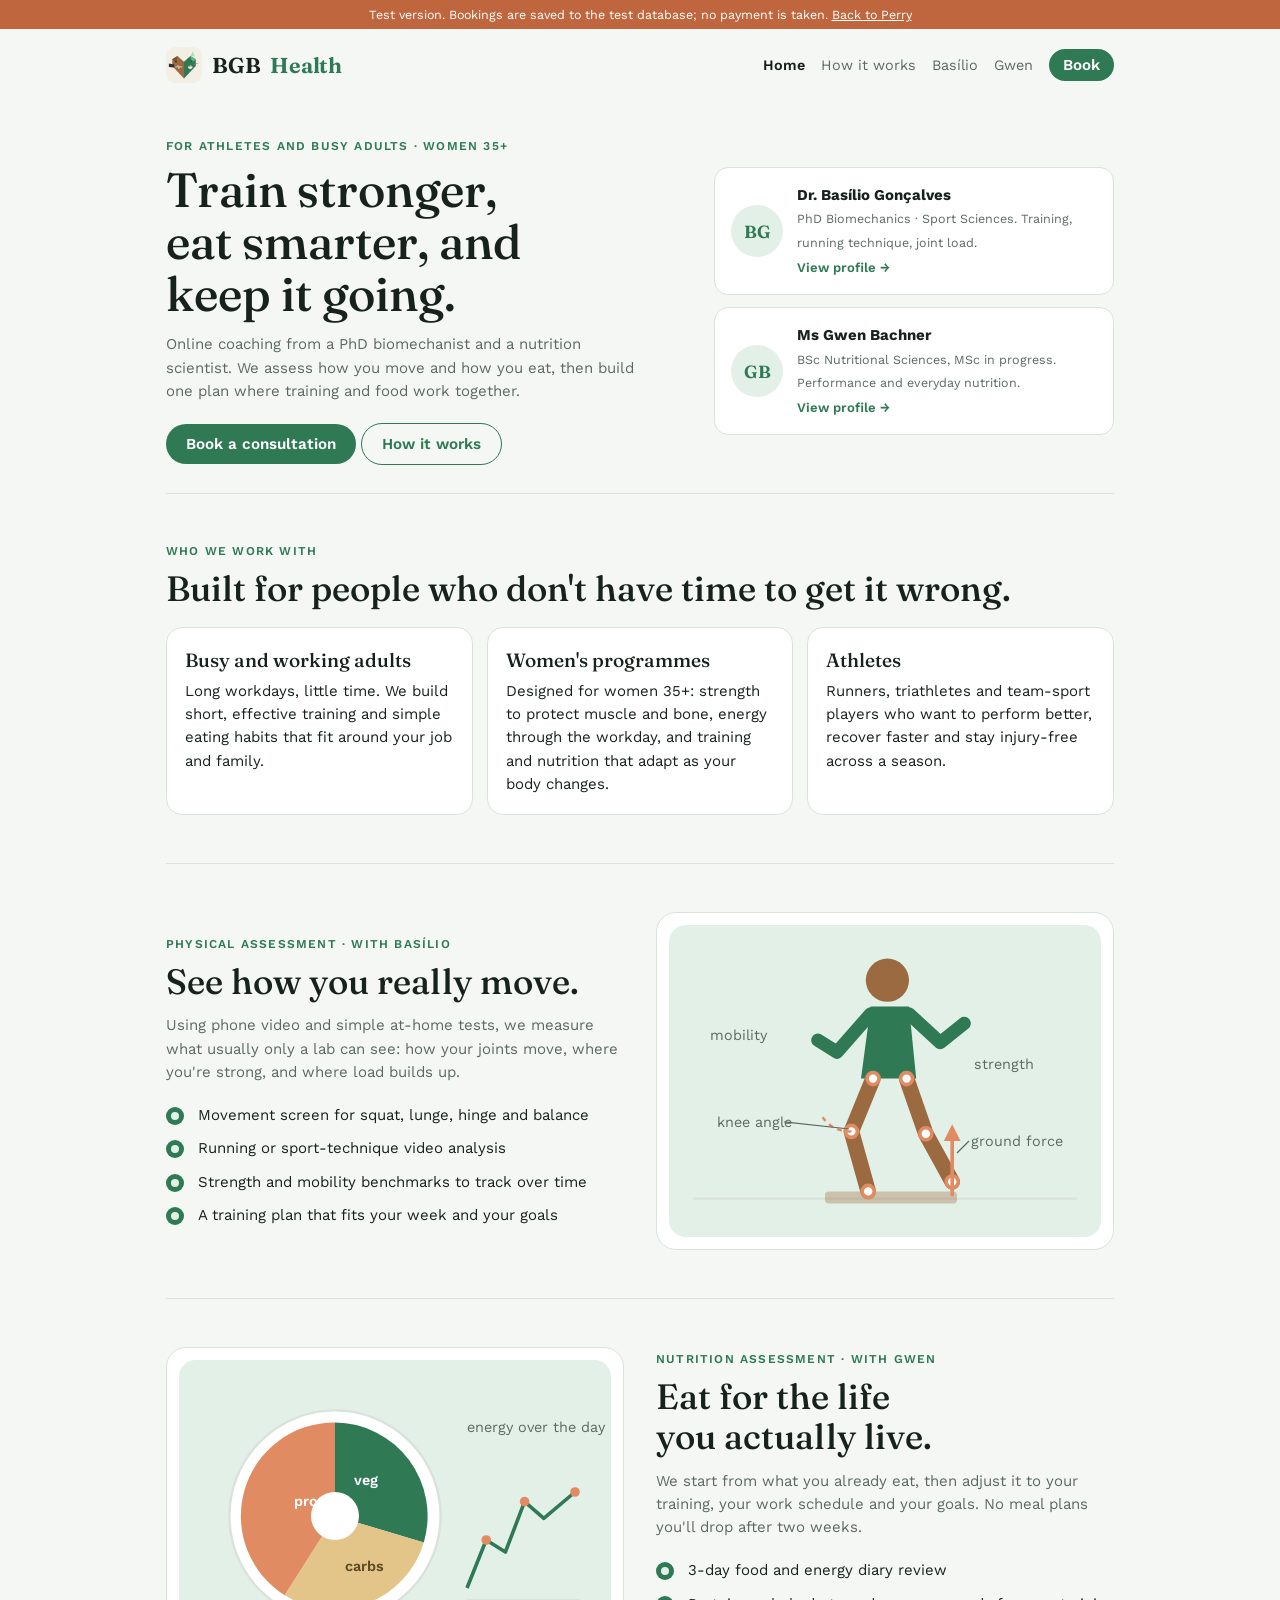
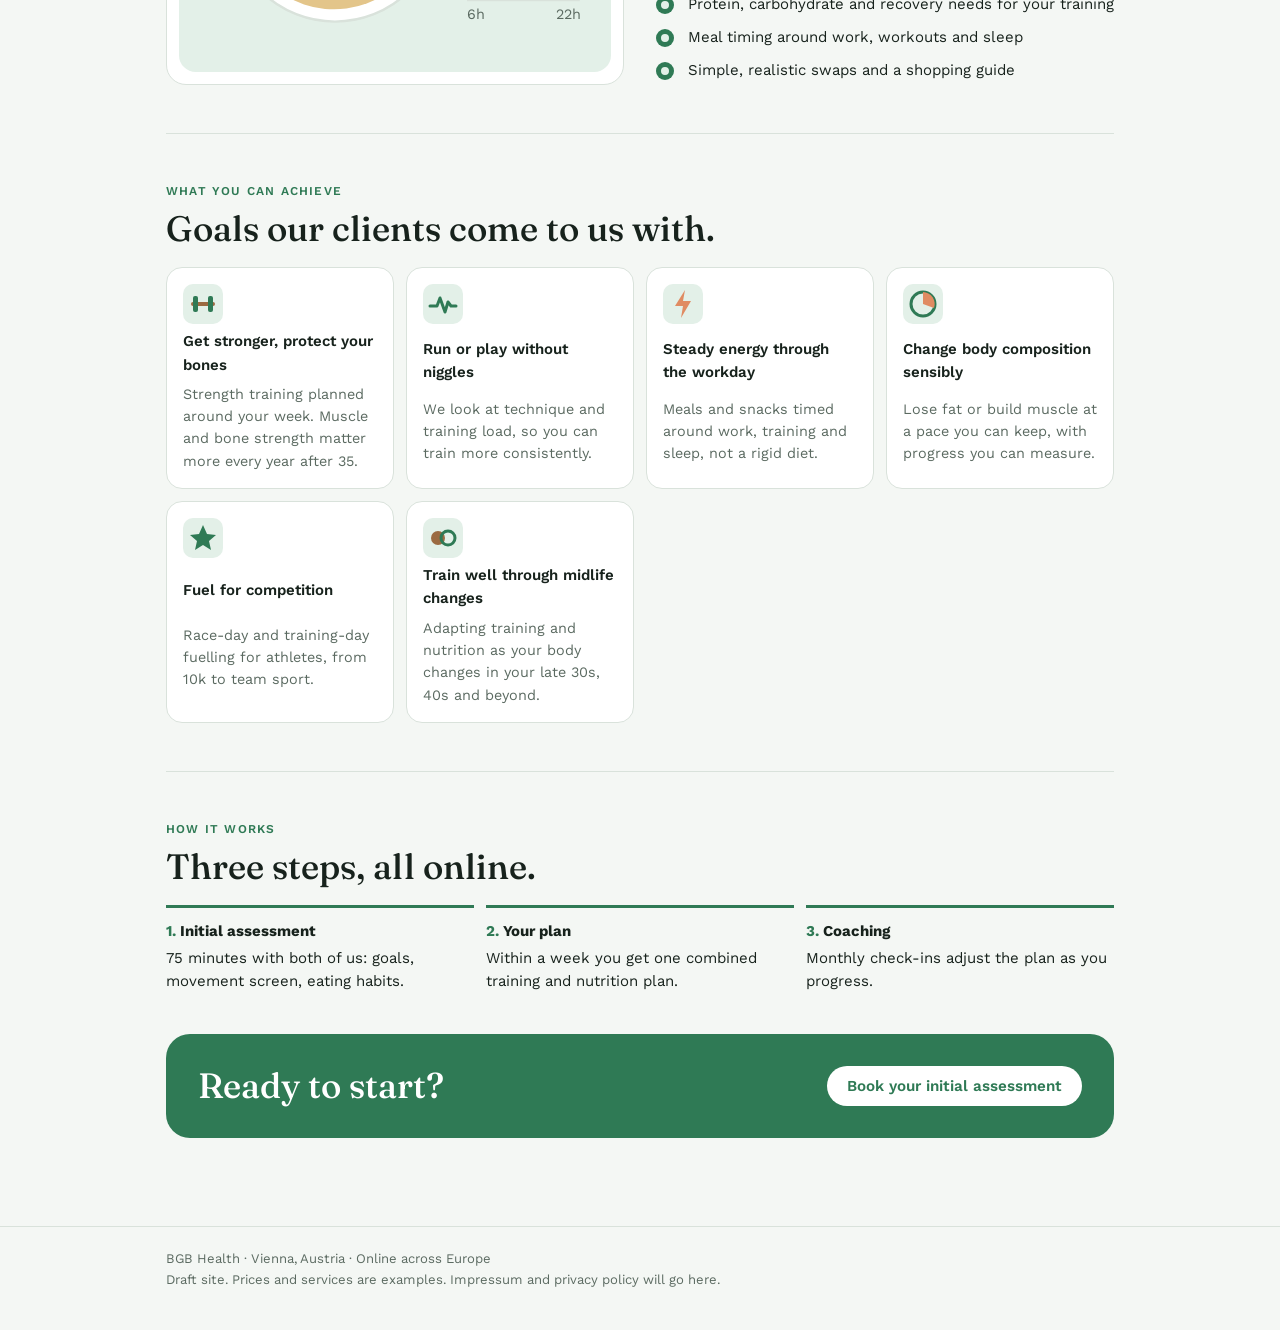
==== commit af3775b6: "BGB Health: three audience groups in order Co-Authored-By: Claude Opus 5.5 <noreply@anthropic.com> C" ====
--- a/biz/bgb/index.html
+++ b/biz/bgb/index.html
@@ -27,8 +27,9 @@
  <p class="eyebrow">Who we work with</p>
  <h2 class="h2">Built for people who don't have time to get it wrong.</h2>
  <div class="aud">
+  <div><b>Busy and working adults</b>Long workdays, little time. We build short, effective training and simple eating habits that fit around your job and family.</div>
+  <div><b>Women's programmes</b>Designed for women 35+: strength to protect muscle and bone, energy through the workday, and training and nutrition that adapt as your body changes.</div>
   <div><b>Athletes</b>Runners, triathletes and team-sport players who want to perform better, recover faster and stay injury-free across a season.</div>
-  <div><b>Working adults, especially women 35+</b>You juggle work, family and training. You want strength, energy and a body that keeps up, without extreme diets or two-hour gym sessions.</div>
  </div>
 </section>
 
--- a/biz/bgb/site.css
+++ b/biz/bgb/site.css
@@ -68,8 +68,8 @@
 .ticks{list-style:none;padding:0;margin:14px 0 0;display:grid;gap:10px}
 .ticks li{display:grid;grid-template-columns:22px 1fr;gap:10px}
 .ticks li:before{content:"";width:18px;height:18px;margin-top:3px;border-radius:50%;background:var(--accent2);box-shadow:inset 0 0 0 5px var(--accent)}
-.aud{display:grid;grid-template-columns:1fr 1fr;gap:14px;margin-top:18px}
-@media(max-width:620px){.aud{grid-template-columns:1fr}}
+.aud{display:grid;grid-template-columns:repeat(3,1fr);gap:14px;margin-top:18px}
+@media(max-width:760px){.aud{grid-template-columns:1fr}}
 .aud div{background:var(--card);border:1px solid var(--line);border-radius:16px;padding:18px}
 .aud b{font-family:var(--display);font-weight:500;font-size:1.2rem;display:block;margin-bottom:4px}
 .goals{display:grid;grid-template-columns:repeat(auto-fill,minmax(200px,1fr));gap:12px;margin-top:18px}
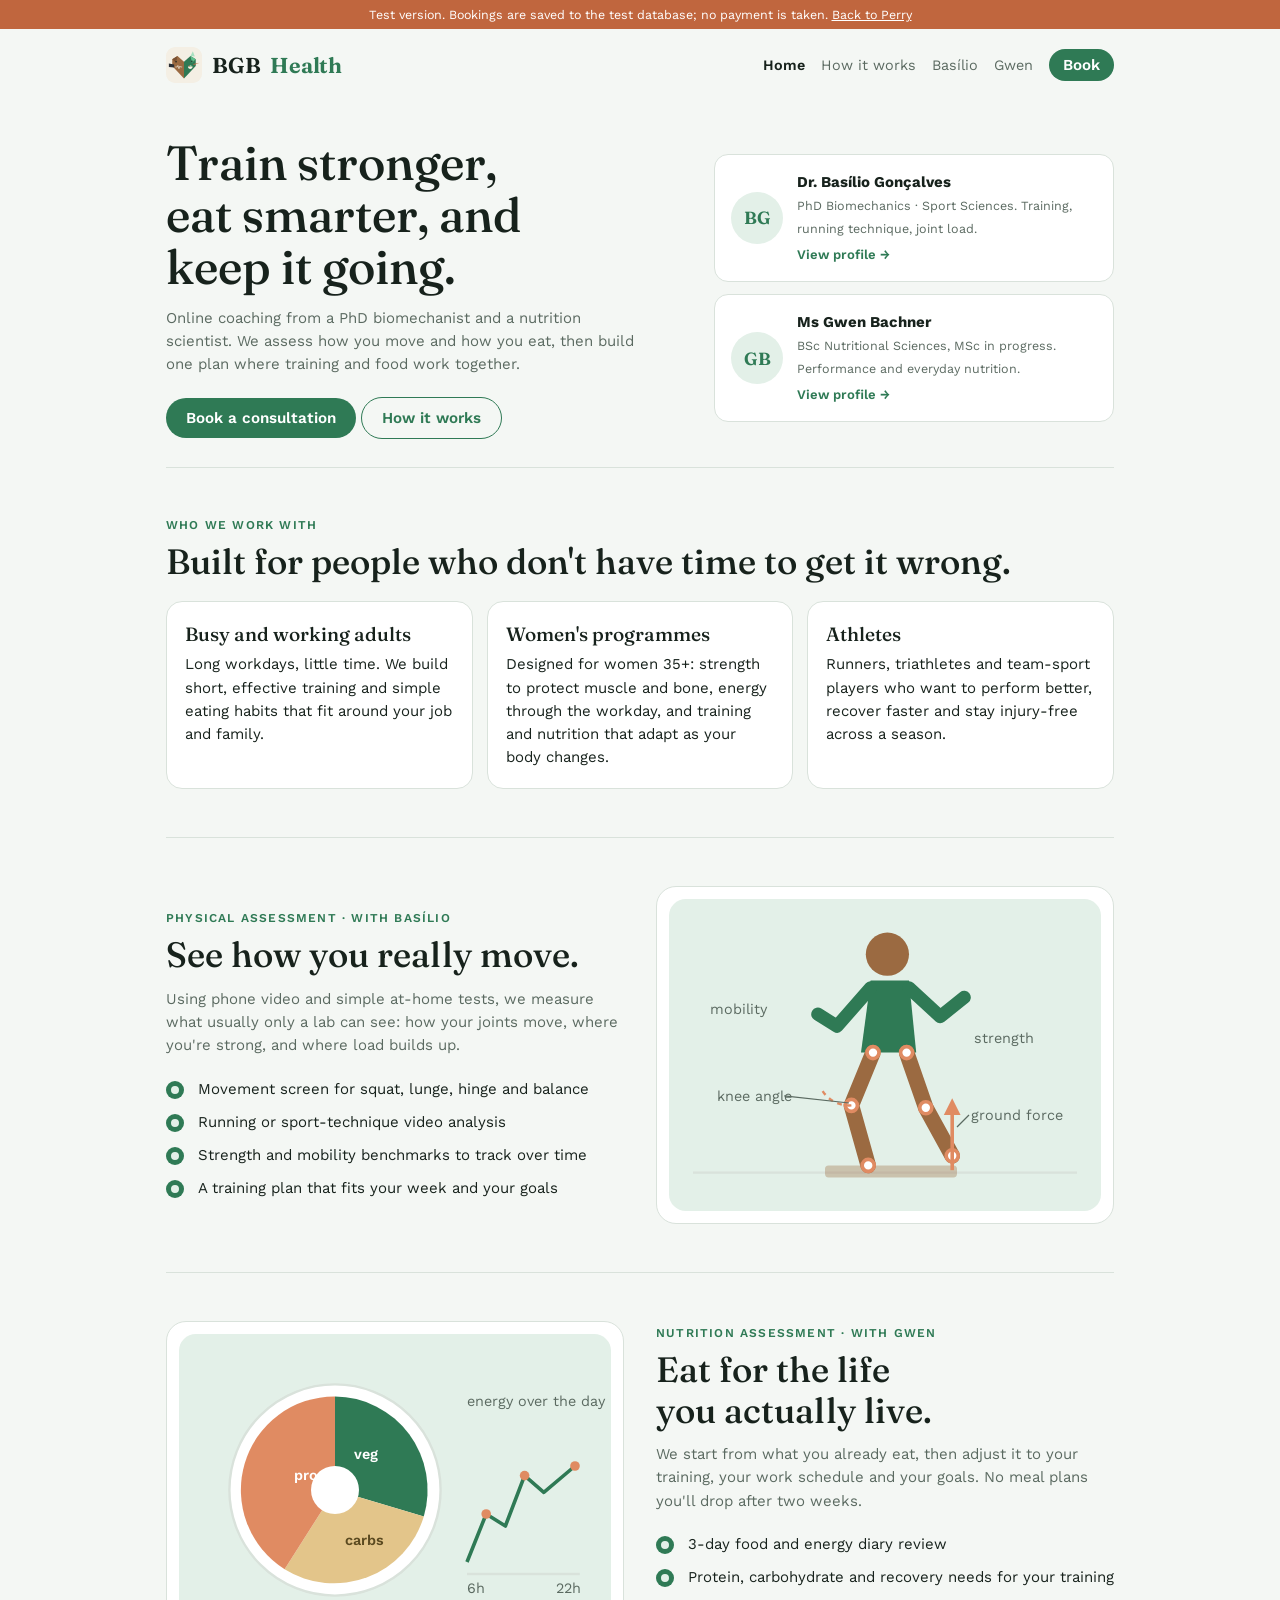
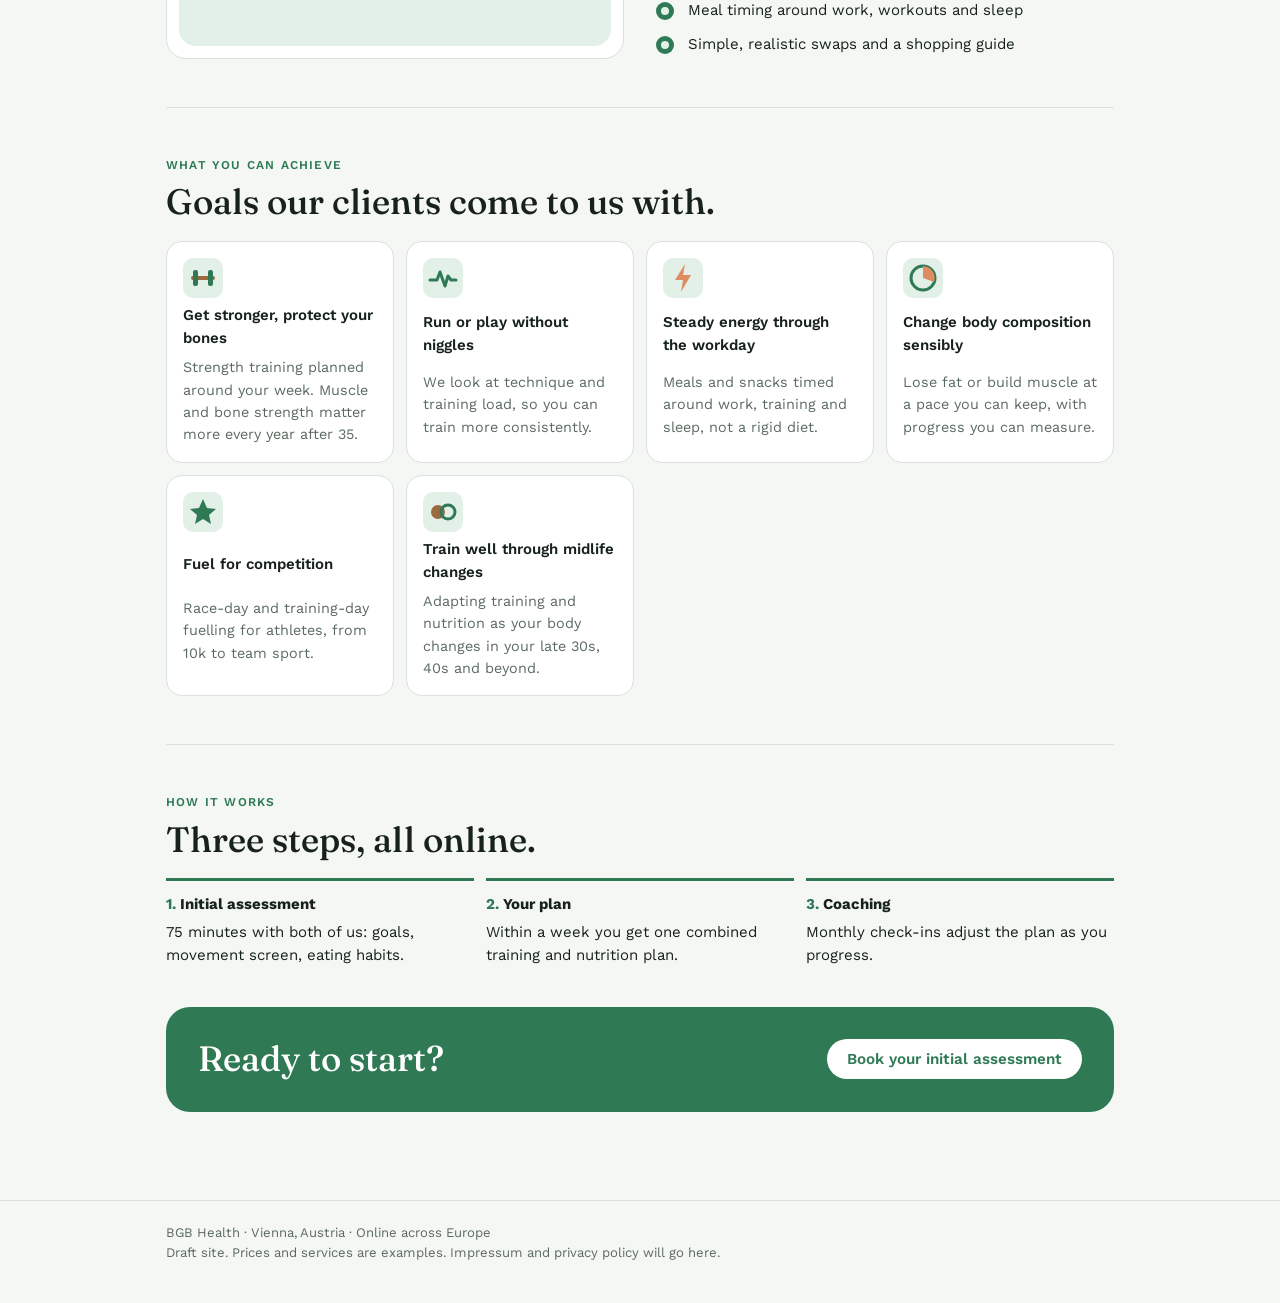
==== commit 092f217a: "BGB Health: remove hero eyebrow Co-Authored-By: Claude Opus 5.5 <noreply@anthropic.com> Claude-Sessi" ====
--- a/biz/bgb/index.html
+++ b/biz/bgb/index.html
@@ -12,7 +12,6 @@
 <nav class="topnav"><a href="index.html" class=on>Home</a><a href="index.html#how">How it works</a><a href="basilio.html">Basílio</a><a href="gwen.html">Gwen</a><a class="btn" href="book.html" style="padding:7px 14px;color:#fff;margin-left:16px">Book</a></nav></header>
 <div class="hero">
  <div>
-  <p class="eyebrow">For athletes and busy adults · women 35+</p>
   <h1>Train stronger, eat smarter, and keep it going.</h1>
   <p class="lede">Online coaching from a PhD biomechanist and a nutrition scientist. We assess how you move and how you eat, then build one plan where training and food work together.</p>
   <a class="btn" href="book.html">Book a consultation</a> <a class="btn ghost" href="#how">How it works</a>
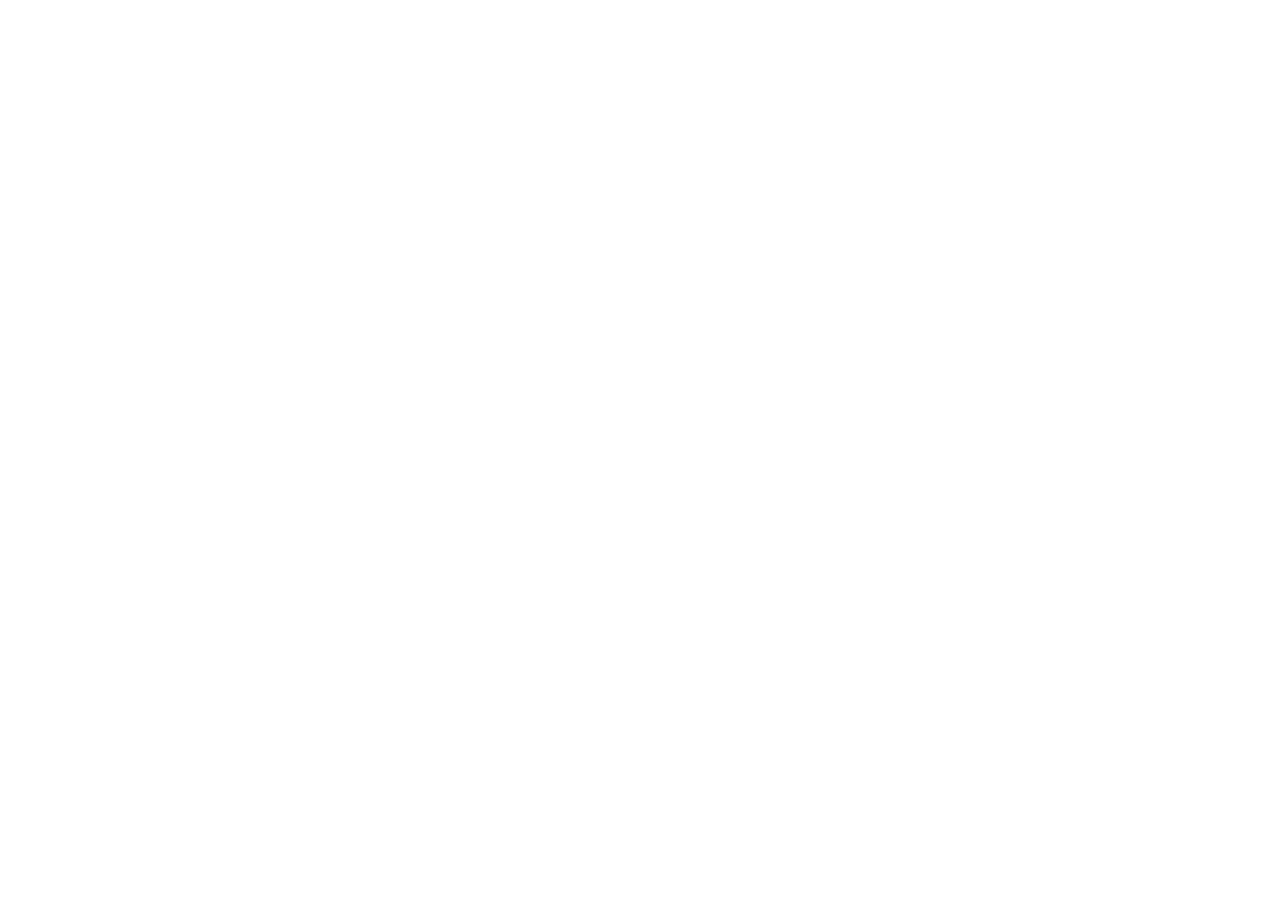
==== commit 0a775b14: "Point BGB links to the new bgb-health site Co-Authored-By: Claude Opus 5.5 <noreply@anthropic.com> C" ====
--- a/biz/bgb/index.html
+++ b/biz/bgb/index.html
@@ -1,105 +1 @@
-<!doctype html>
-<html lang="en"><head><meta charset="utf-8"><meta name="viewport" content="width=device-width, initial-scale=1">
-<script>if(window.top!==window.self){try{window.top.location.replace(location.href)}catch(e){}}</script>
-<link rel="manifest" href="manifest.webmanifest"><link rel="icon" href="../bgb-icon.svg" type="image/svg+xml"><link rel="apple-touch-icon" href="../bgb-192.png"><meta name="theme-color" content="#2f7a55">
-<title>BGB Health</title>
-<link rel="stylesheet" href="https://fonts.googleapis.com/css2?family=Fraunces:opsz,wght@9..144,500;9..144,650&family=Work+Sans:wght@400;500;600&display=swap">
-<link rel="stylesheet" href="site.css">
-</head><body>
-<div class="draft">Test version. Bookings are saved to the test database; no payment is taken. <a href="../../">Back to Perry</a></div>
-<div class="w">
-<header><a href="index.html" class="logo" style="display:flex;align-items:center;gap:10px;color:inherit;text-decoration:none"><img src="../bgb-icon.svg" alt="" width="36" height="36" style="border-radius:9px">BGB <span>Health</span></a>
-<nav class="topnav"><a href="index.html" class=on>Home</a><a href="index.html#how">How it works</a><a href="basilio.html">Basílio</a><a href="gwen.html">Gwen</a><a class="btn" href="book.html" style="padding:7px 14px;color:#fff;margin-left:16px">Book</a></nav></header>
-<div class="hero">
- <div>
-  <h1>Train stronger, eat smarter, and keep it going.</h1>
-  <p class="lede">Online coaching from a PhD biomechanist and a nutrition scientist. We assess how you move and how you eat, then build one plan where training and food work together.</p>
-  <a class="btn" href="book.html">Book a consultation</a> <a class="btn ghost" href="#how">How it works</a>
- </div>
- <div class="team" id="about">
-  <a class="person" href="basilio.html"><div class="av">BG</div><div><b>Dr. Basílio Gonçalves</b><small>PhD Biomechanics · Sport Sciences. Training, running technique, joint load.</small><span class="more">View profile →</span></div></a>
-  <a class="person" href="gwen.html"><div class="av">GB</div><div><b>Ms Gwen Bachner</b><small>BSc Nutritional Sciences, MSc in progress. Performance and everyday nutrition.</small><span class="more">View profile →</span></div></a>
- </div>
-</div>
-
-<section class="band">
- <p class="eyebrow">Who we work with</p>
- <h2 class="h2">Built for people who don't have time to get it wrong.</h2>
- <div class="aud">
-  <div><b>Busy and working adults</b>Long workdays, little time. We build short, effective training and simple eating habits that fit around your job and family.</div>
-  <div><b>Women's programmes</b>Designed for women 35+: strength to protect muscle and bone, energy through the workday, and training and nutrition that adapt as your body changes.</div>
-  <div><b>Athletes</b>Runners, triathletes and team-sport players who want to perform better, recover faster and stay injury-free across a season.</div>
- </div>
-</section>
-
-<section class="band" id="how">
- <div class="split">
-  <div>
-   <p class="eyebrow">Physical assessment · with Basílio</p>
-   <h2 class="h2">See how you really move.</h2>
-   <p class="lede">Using phone video and simple at-home tests, we measure what usually only a lab can see: how your joints move, where you're strong, and where load builds up.</p>
-   <ul class="ticks"><li>Movement screen for squat, lunge, hinge and balance</li><li>Running or sport-technique video analysis</li><li>Strength and mobility benchmarks to track over time</li><li>A training plan that fits your week and your goals</li></ul>
-  </div>
-  <div class="art"><svg viewBox="0 0 360 260" role="img" aria-label="Geometric figure with measured joints and force arrows">
-<rect x="0" y="0" width="360" height="260" rx="14" fill="var(--accent2)"/>
-<line x1="20" y1="228" x2="340" y2="228" stroke="var(--line)" stroke-width="2"/>
-<rect x="130" y="222" width="110" height="10" rx="3" fill="#9b6a41" opacity=".35"/>
-<circle cx="182" cy="46" r="18" fill="#9b6a41"/>
-<polygon points="168,68 200,68 206,128 160,128" fill="#2f7a55"/>
-<polyline points="168,74 140,106 124,96" fill="none" stroke="#2f7a55" stroke-width="11" stroke-linecap="round" stroke-linejoin="round"/>
-<polyline points="200,74 226,98 246,82" fill="none" stroke="#2f7a55" stroke-width="11" stroke-linecap="round" stroke-linejoin="round"/>
-<polyline points="170,128 152,172 166,222" fill="none" stroke="#9b6a41" stroke-width="13" stroke-linecap="round" stroke-linejoin="round"/>
-<polyline points="198,128 214,174 236,214" fill="none" stroke="#9b6a41" stroke-width="13" stroke-linecap="round" stroke-linejoin="round"/>
-<g fill="#fff" stroke="#e08b62" stroke-width="3"><circle cx="170" cy="128" r="5"/><circle cx="152" cy="172" r="5"/><circle cx="166" cy="222" r="5"/><circle cx="198" cy="128" r="5"/><circle cx="214" cy="174" r="5"/><circle cx="236" cy="214" r="5"/></g>
-<path d="M152 172 A26 26 0 0 1 128 160" fill="none" stroke="#e08b62" stroke-width="2" stroke-dasharray="4 4"/>
-<line x1="236" y1="226" x2="236" y2="176" stroke="#e08b62" stroke-width="3"/><polygon points="229,180 236,166 243,180" fill="#e08b62"/>
-<g font-family="Work Sans,sans-serif" font-size="12" fill="var(--muted)"><text x="40" y="168">knee angle</text><text x="252" y="184">ground force</text><text x="254" y="120">strength</text><text x="34" y="96">mobility</text></g>
-<g fill="none" stroke="var(--muted)" stroke-width="1"><line x1="96" y1="164" x2="150" y2="170"/><line x1="250" y1="180" x2="240" y2="190"/></g>
-</svg></div>
- </div>
-</section>
-
-<section class="band">
- <div class="split rev">
-  <div>
-   <p class="eyebrow">Nutrition assessment · with Gwen</p>
-   <h2 class="h2">Eat for the life you actually live.</h2>
-   <p class="lede">We start from what you already eat, then adjust it to your training, your work schedule and your goals. No meal plans you'll drop after two weeks.</p>
-   <ul class="ticks"><li>3-day food and energy diary review</li><li>Protein, carbohydrate and recovery needs for your training</li><li>Meal timing around work, workouts and sleep</li><li>Simple, realistic swaps and a shopping guide</li></ul>
-  </div>
-  <div class="art"><svg viewBox="0 0 360 260" role="img" aria-label="Geometric plate split into food groups with an energy timeline">
-<rect width="360" height="260" rx="14" fill="var(--accent2)"/>
-<circle cx="130" cy="130" r="88" fill="#fff" stroke="var(--line)" stroke-width="2"/>
-<path d="M130 130 L130 52 A78 78 0 0 1 204 152Z" fill="#2f7a55"/>
-<path d="M130 130 L204 152 A78 78 0 0 1 88 196Z" fill="#e3c58a"/>
-<path d="M130 130 L88 196 A78 78 0 0 1 130 52Z" fill="#e08b62"/>
-<circle cx="130" cy="130" r="20" fill="#fff"/>
-<g font-family="Work Sans,sans-serif" font-size="12" fill="#fff" font-weight="600"><text x="146" y="104">veg</text><text x="96" y="122">protein</text></g>
-<text x="138" y="176" font-family="Work Sans,sans-serif" font-size="12" fill="#5b4a20" font-weight="600">carbs</text>
-<g font-family="Work Sans,sans-serif" font-size="12" fill="var(--muted)"><text x="240" y="60">energy over the day</text><text x="240" y="216">6h</text><text x="314" y="216">22h</text></g>
-<polyline points="240,190 256,150 272,160 288,118 304,132 330,110" fill="none" stroke="#2f7a55" stroke-width="3" stroke-linejoin="round"/>
-<line x1="240" y1="200" x2="334" y2="200" stroke="var(--line)" stroke-width="2"/>
-<g fill="#e08b62"><circle cx="256" cy="150" r="4"/><circle cx="288" cy="118" r="4"/><circle cx="330" cy="110" r="4"/></g>
-</svg></div>
- </div>
-</section>
-
-<section class="band">
- <p class="eyebrow">What you can achieve</p>
- <h2 class="h2">Goals our clients come to us with.</h2>
- <div class="goals"><div class="goal"><svg viewBox="0 0 40 40" aria-hidden="true"><rect width="40" height="40" rx="10" fill="var(--accent2)"/><rect x="8" y="18" width="24" height="4" rx="2" fill="#9b6a41"/><rect x="10" y="12" width="5" height="16" rx="2" fill="#2f7a55"/><rect x="25" y="12" width="5" height="16" rx="2" fill="#2f7a55"/></svg><b>Get stronger, protect your bones</b><span>Strength training planned around your week. Muscle and bone strength matter more every year after 35.</span></div><div class="goal"><svg viewBox="0 0 40 40" aria-hidden="true"><rect width="40" height="40" rx="10" fill="var(--accent2)"/><polyline points="7,22 14,22 17,14 22,28 25,18 28,22 33,22" fill="none" stroke="#2f7a55" stroke-width="3" stroke-linecap="round" stroke-linejoin="round"/></svg><b>Run or play without niggles</b><span>We look at technique and training load, so you can train more consistently.</span></div><div class="goal"><svg viewBox="0 0 40 40" aria-hidden="true"><rect width="40" height="40" rx="10" fill="var(--accent2)"/><path d="M22 6 L12 22 H20 L18 34 L28 17 H20Z" fill="#e08b62"/></svg><b>Steady energy through the workday</b><span>Meals and snacks timed around work, training and sleep, not a rigid diet.</span></div><div class="goal"><svg viewBox="0 0 40 40" aria-hidden="true"><rect width="40" height="40" rx="10" fill="var(--accent2)"/><circle cx="20" cy="20" r="12" fill="none" stroke="#2f7a55" stroke-width="3"/><path d="M20 20 L20 8 A12 12 0 0 1 31 24Z" fill="#e08b62"/></svg><b>Change body composition sensibly</b><span>Lose fat or build muscle at a pace you can keep, with progress you can measure.</span></div><div class="goal"><svg viewBox="0 0 40 40" aria-hidden="true"><rect width="40" height="40" rx="10" fill="var(--accent2)"/><polygon points="20,7 24,16 33,17 26,23 28,32 20,27 12,32 14,23 7,17 16,16" fill="#2f7a55"/></svg><b>Fuel for competition</b><span>Race-day and training-day fuelling for athletes, from 10k to team sport.</span></div><div class="goal"><svg viewBox="0 0 40 40" aria-hidden="true"><rect width="40" height="40" rx="10" fill="var(--accent2)"/><circle cx="15" cy="20" r="7" fill="#9b6a41"/><circle cx="25" cy="20" r="7" fill="none" stroke="#2f7a55" stroke-width="3"/></svg><b>Train well through midlife changes</b><span>Adapting training and nutrition as your body changes in your late 30s, 40s and beyond.</span></div></div>
-</section>
-
-<section class="band">
- <p class="eyebrow">How it works</p>
- <h2 class="h2">Three steps, all online.</h2>
- <div class="steps3">
-  <div><b>Initial assessment</b>75 minutes with both of us: goals, movement screen, eating habits.</div>
-  <div><b>Your plan</b>Within a week you get one combined training and nutrition plan.</div>
-  <div><b>Coaching</b>Monthly check-ins adjust the plan as you progress.</div>
- </div>
- <div class="cta"><h2 class="h2">Ready to start?</h2><a class="btn" href="book.html">Book your initial assessment</a></div>
-</section>
-</div>
-<footer><div class="w">BGB Health · Vienna, Austria · Online across Europe<br>Draft site. Prices and services are examples. Impressum and privacy policy will go here.</div></footer>
-</body></html>
+<!doctype html><meta charset="utf-8"><meta http-equiv="refresh" content="0;url=https://basgoncalves.github.io/bgb-health/site/"><script>location.replace("https://basgoncalves.github.io/bgb-health/site/")</script><a href="https://basgoncalves.github.io/bgb-health/site/">BGB Health has moved</a>
